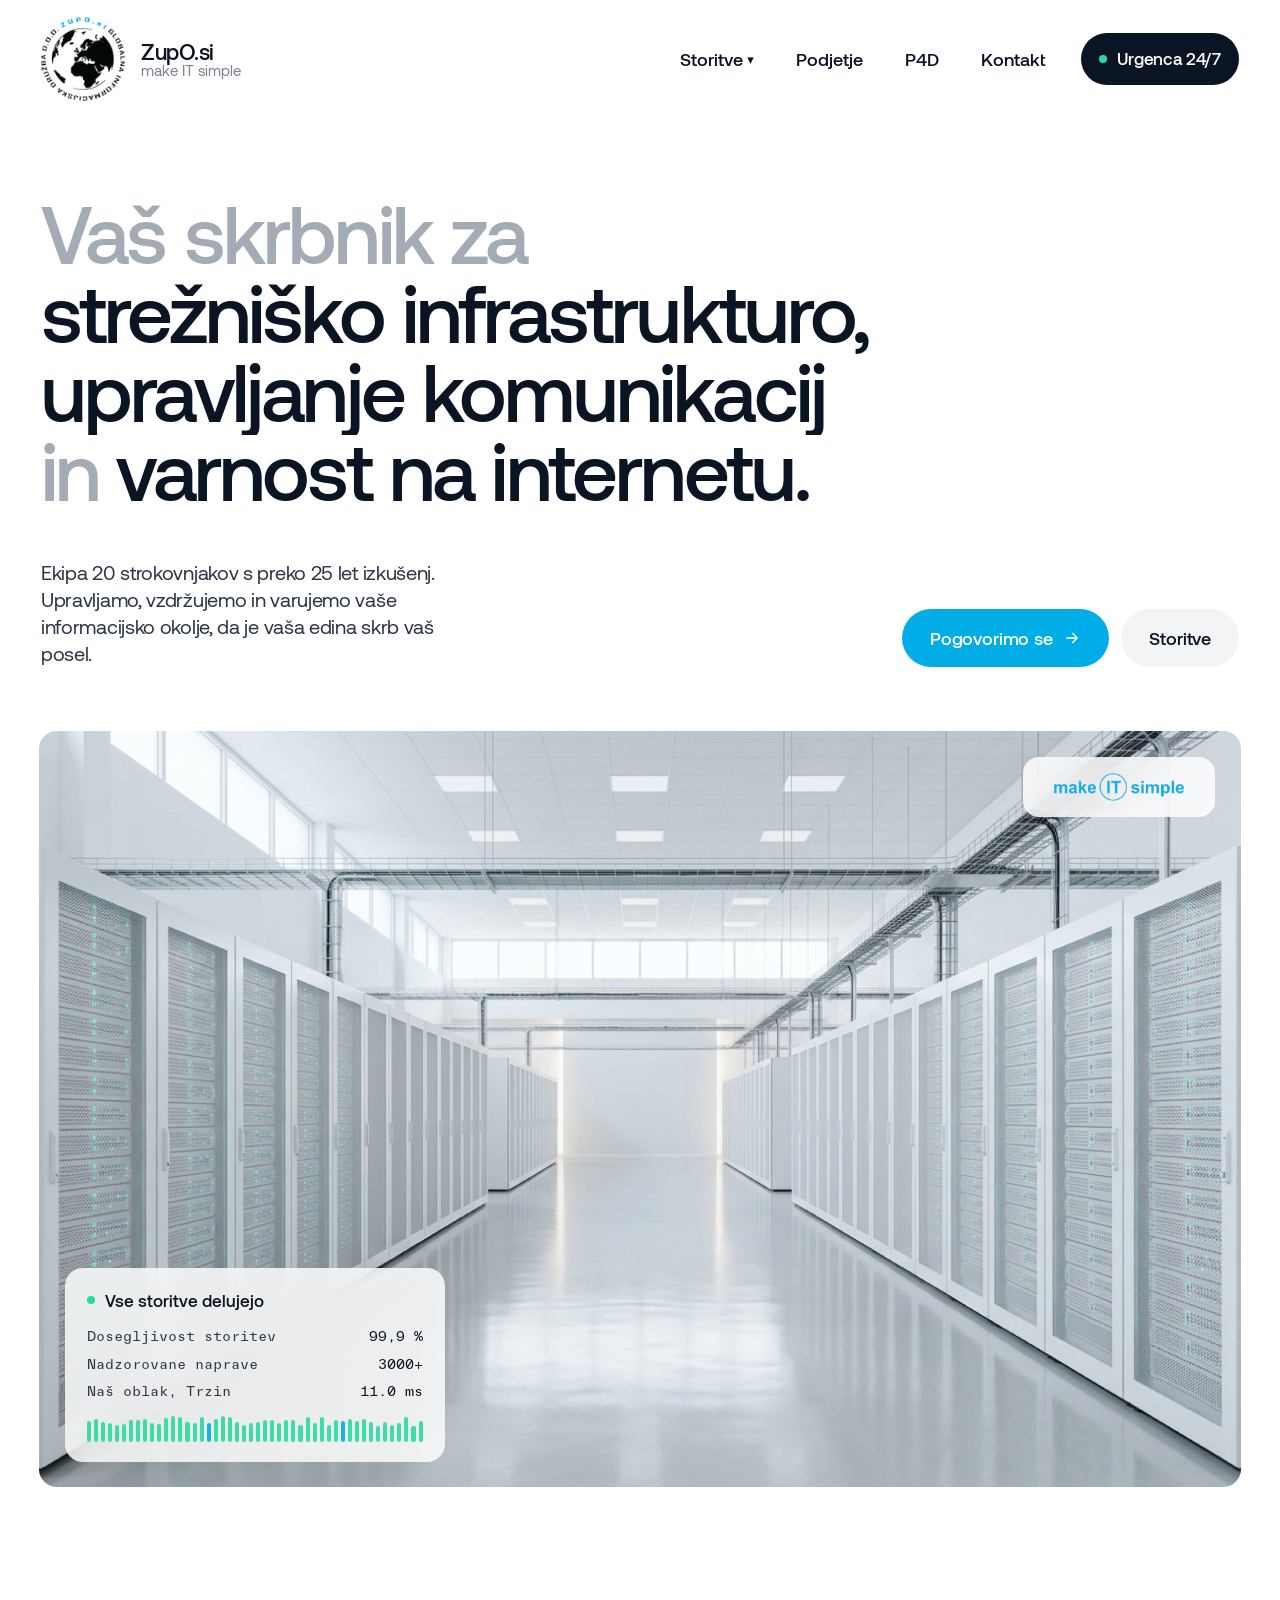
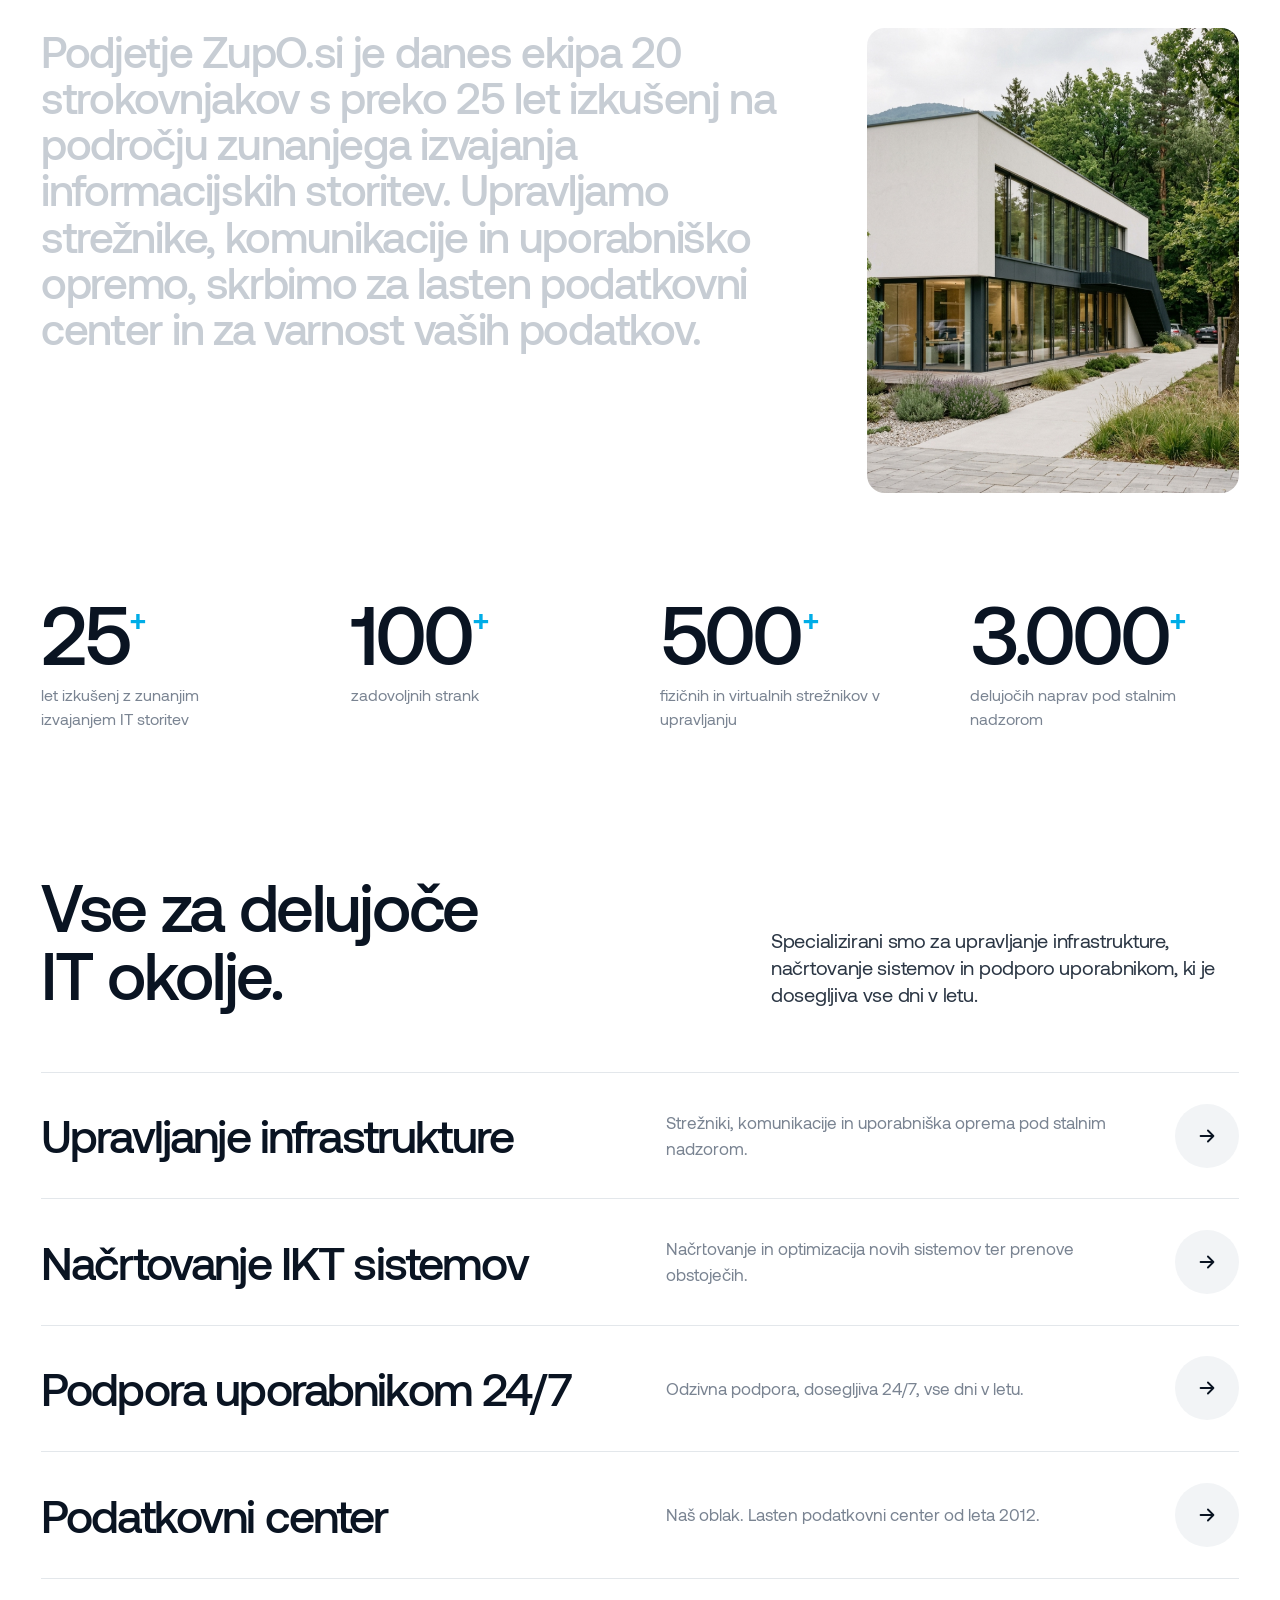
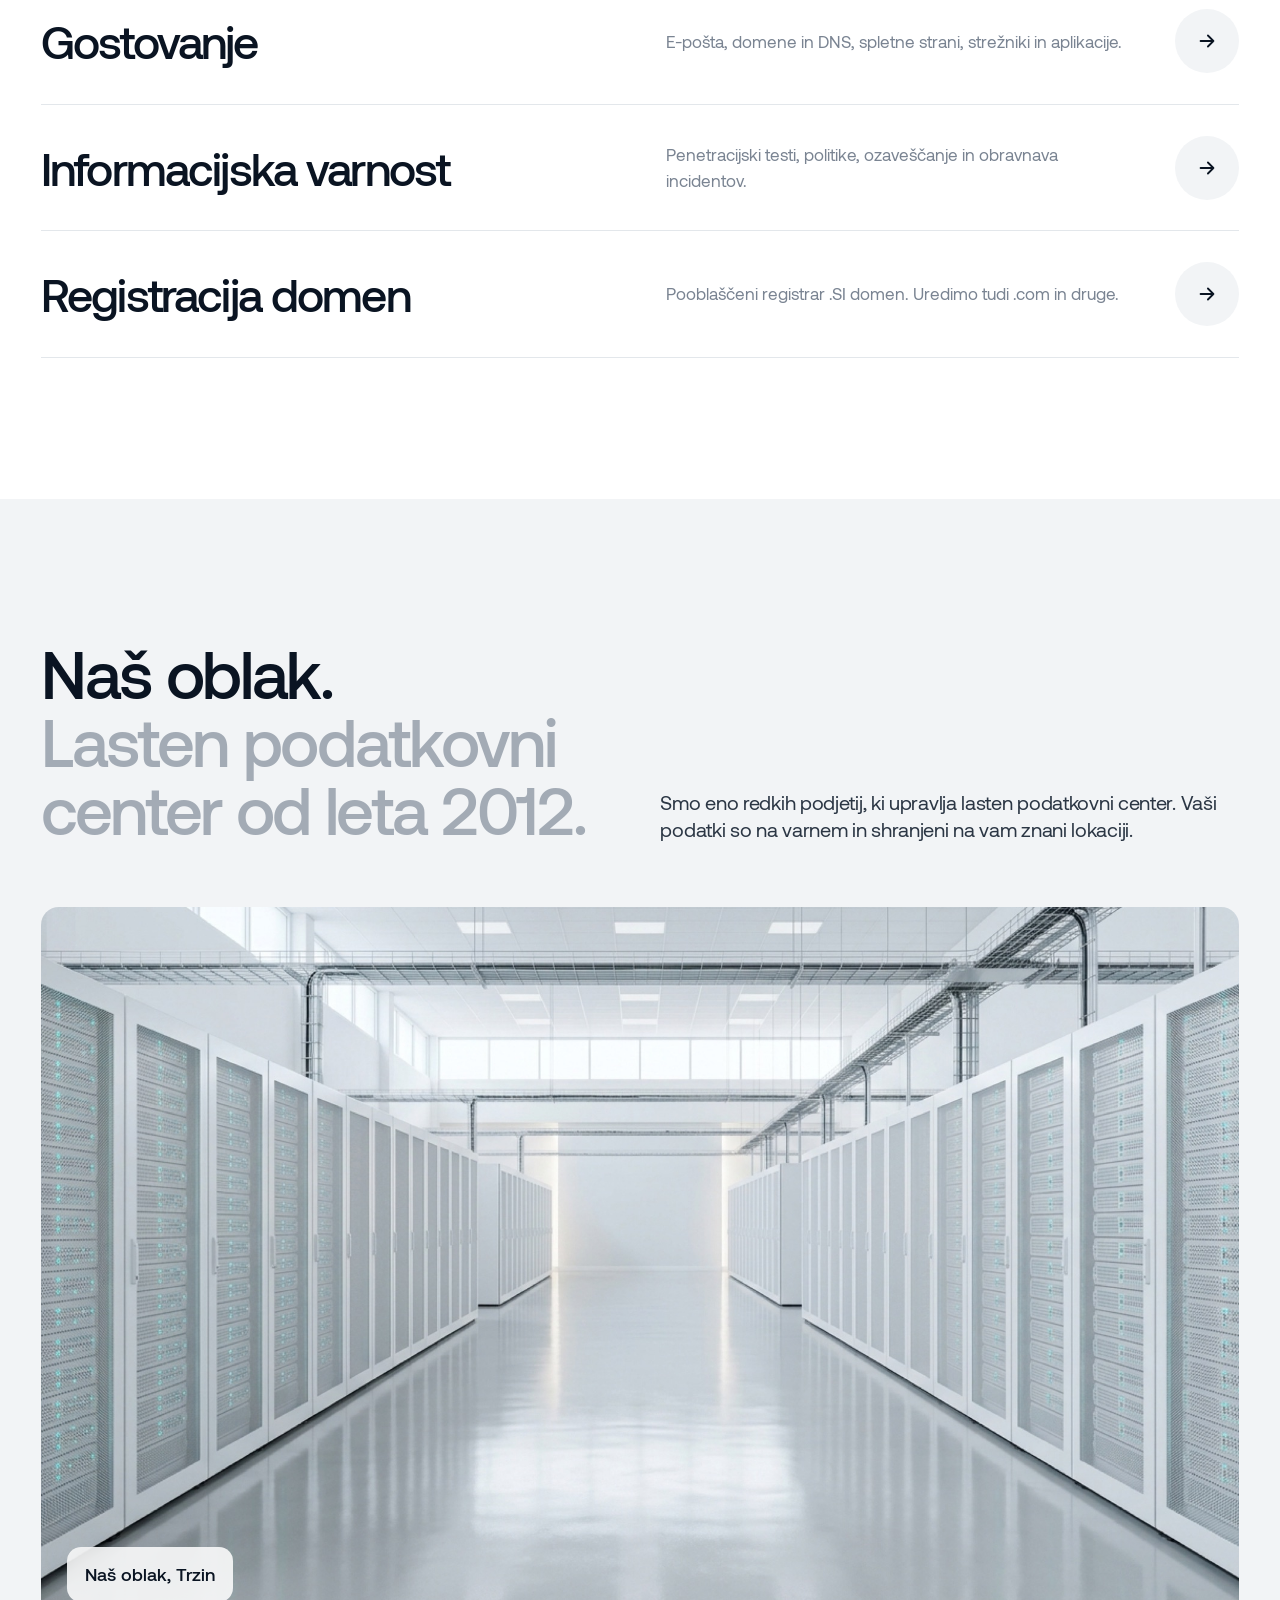
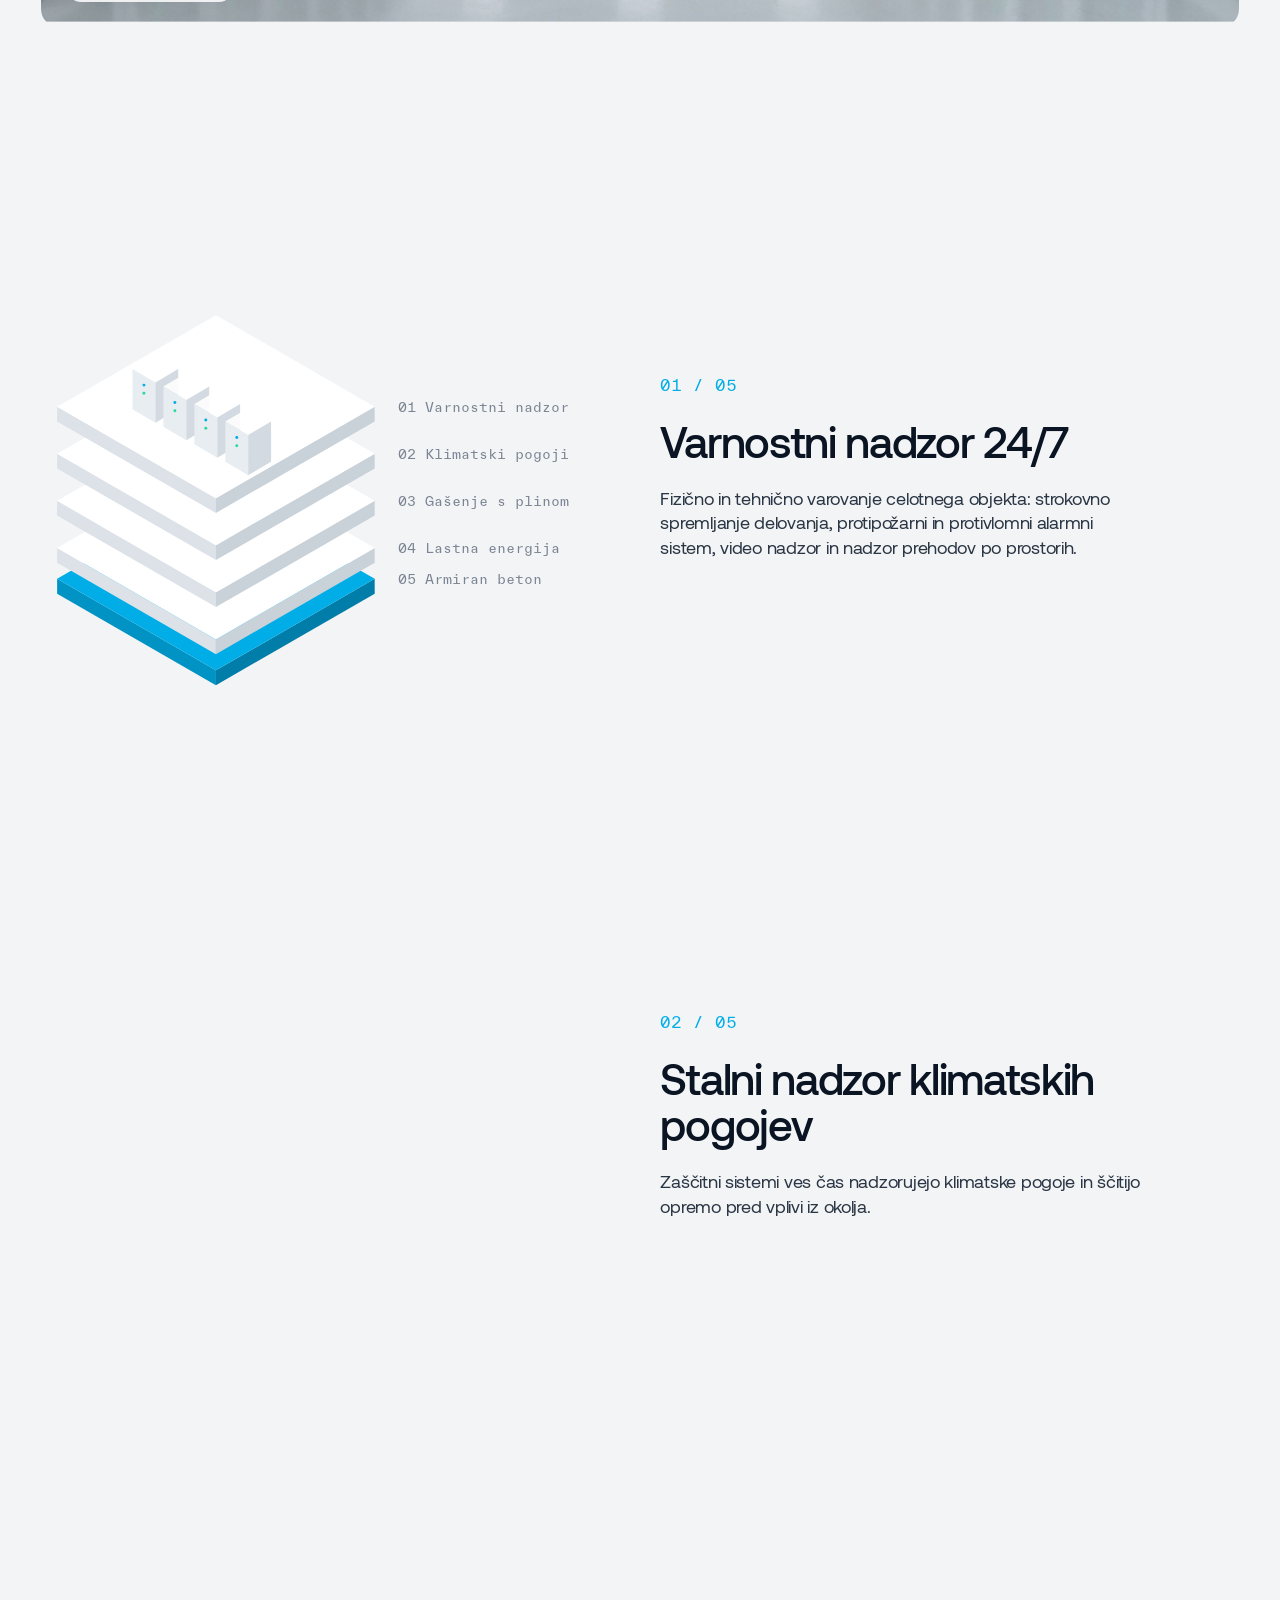
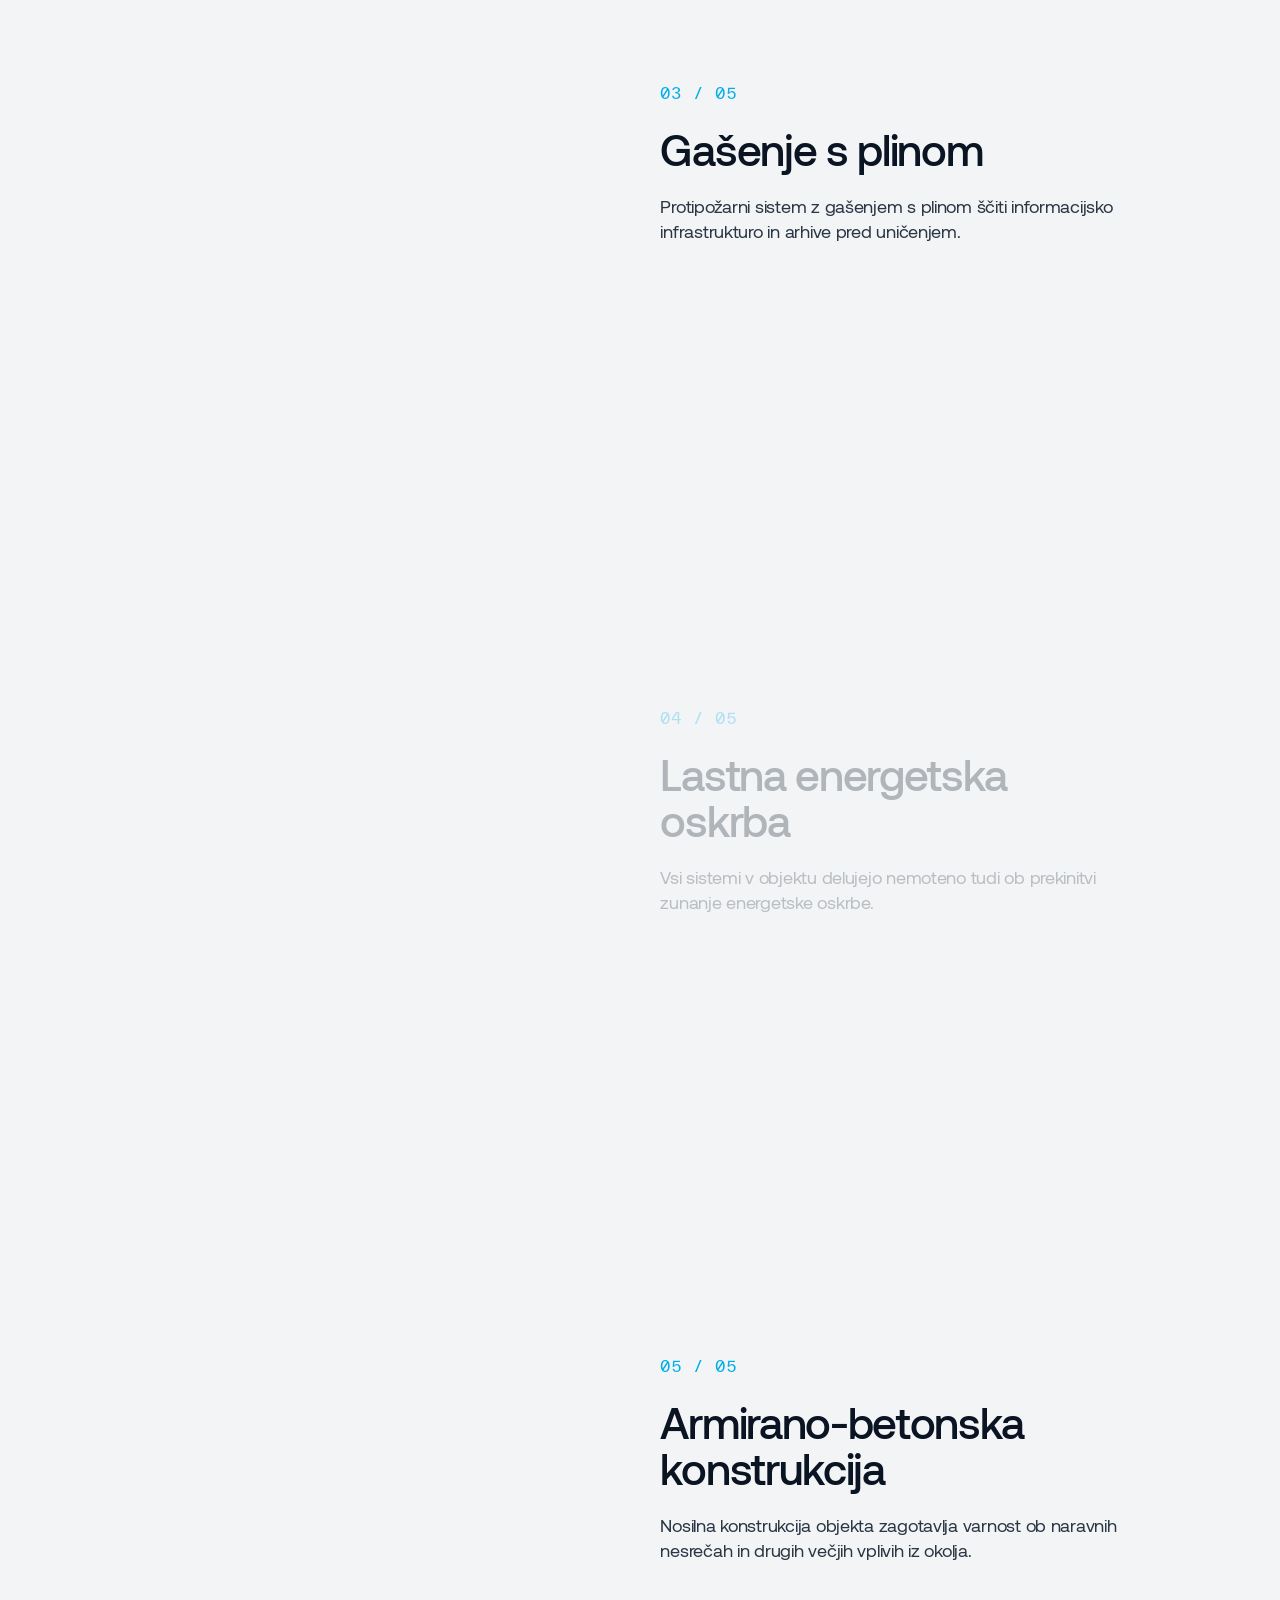
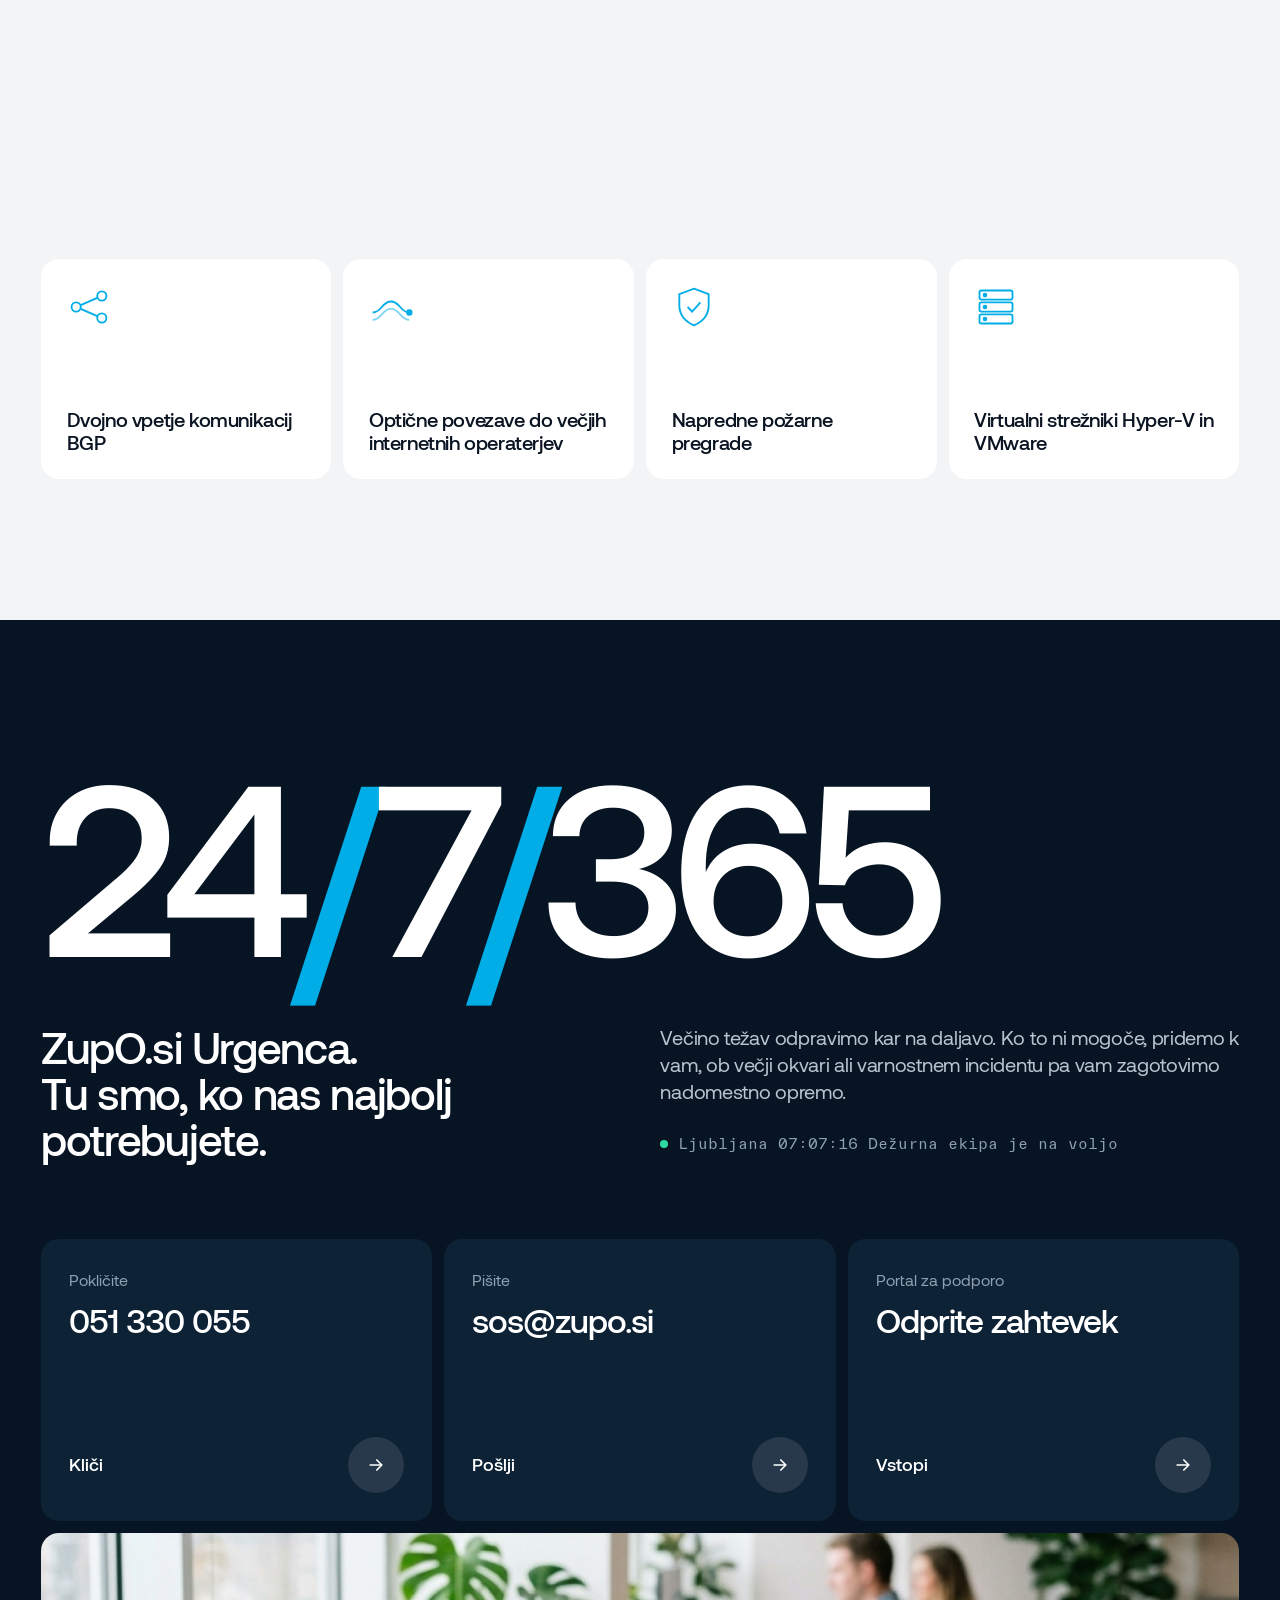
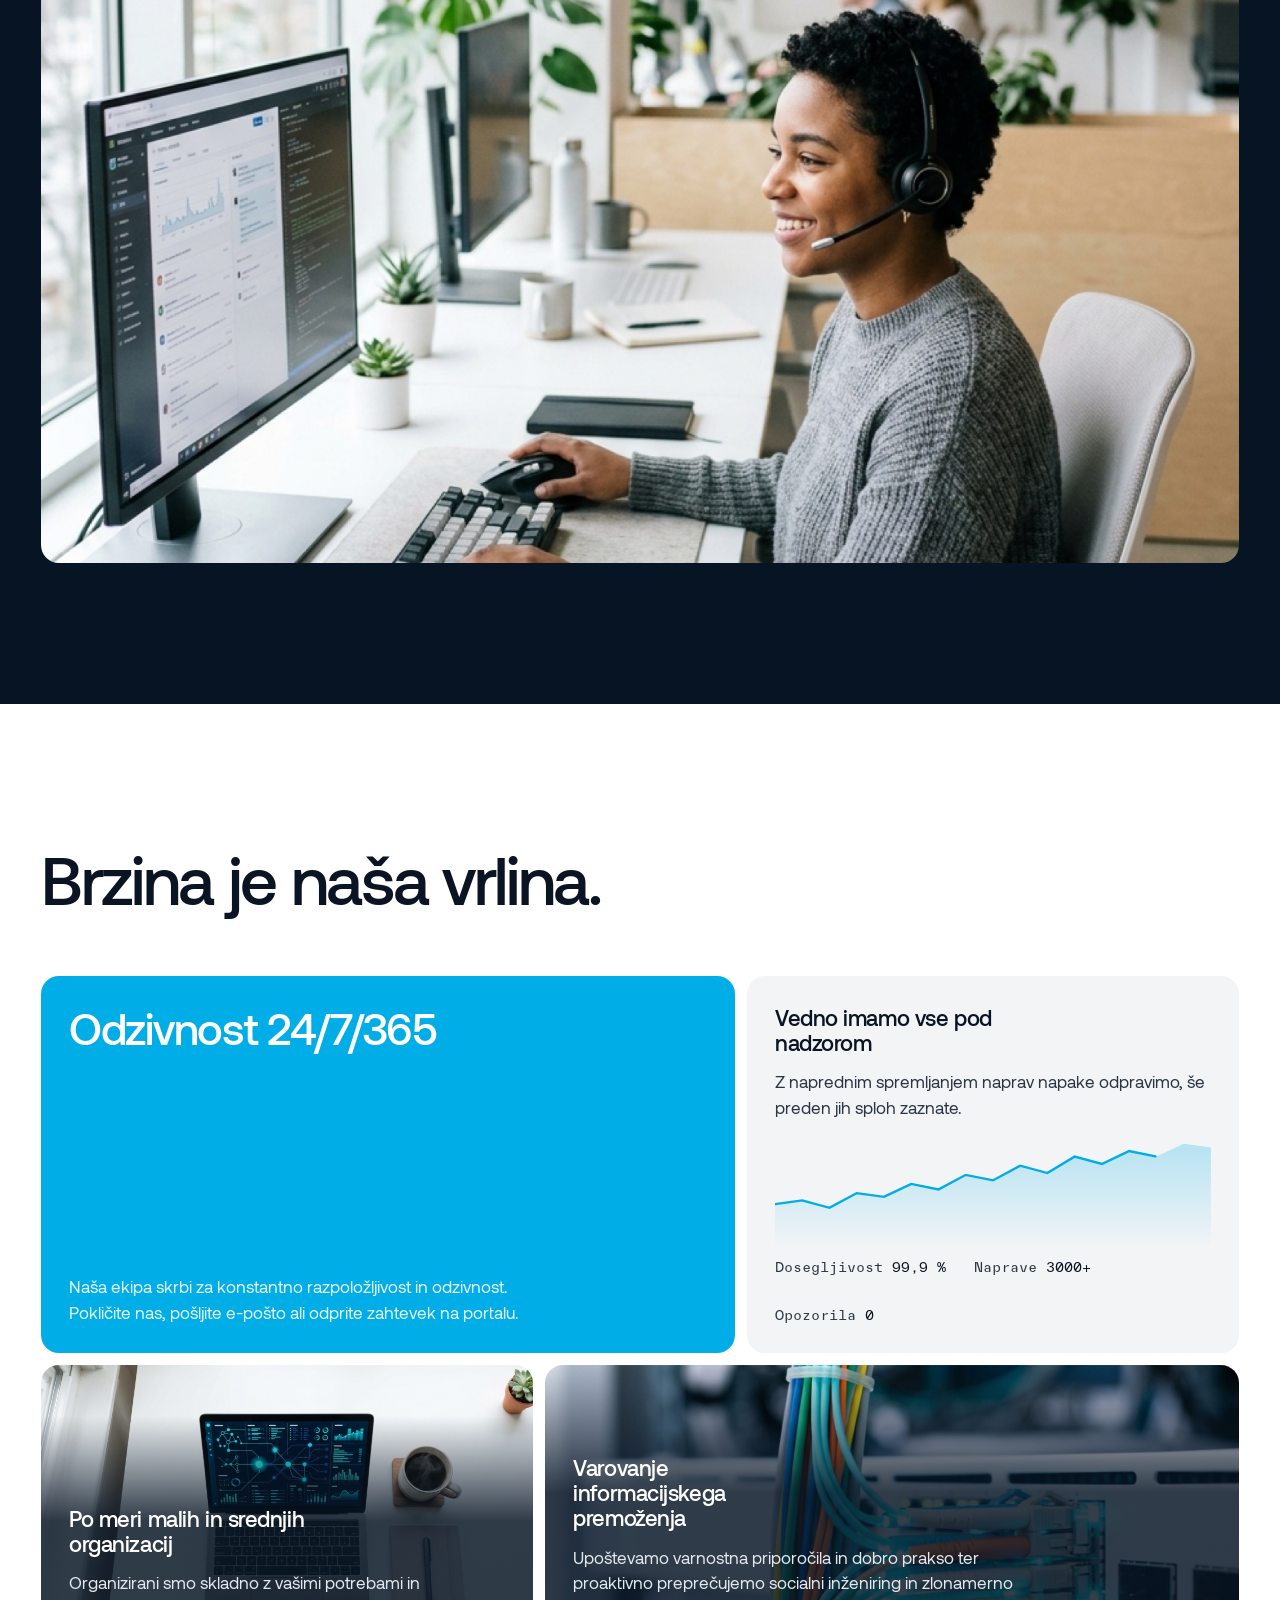
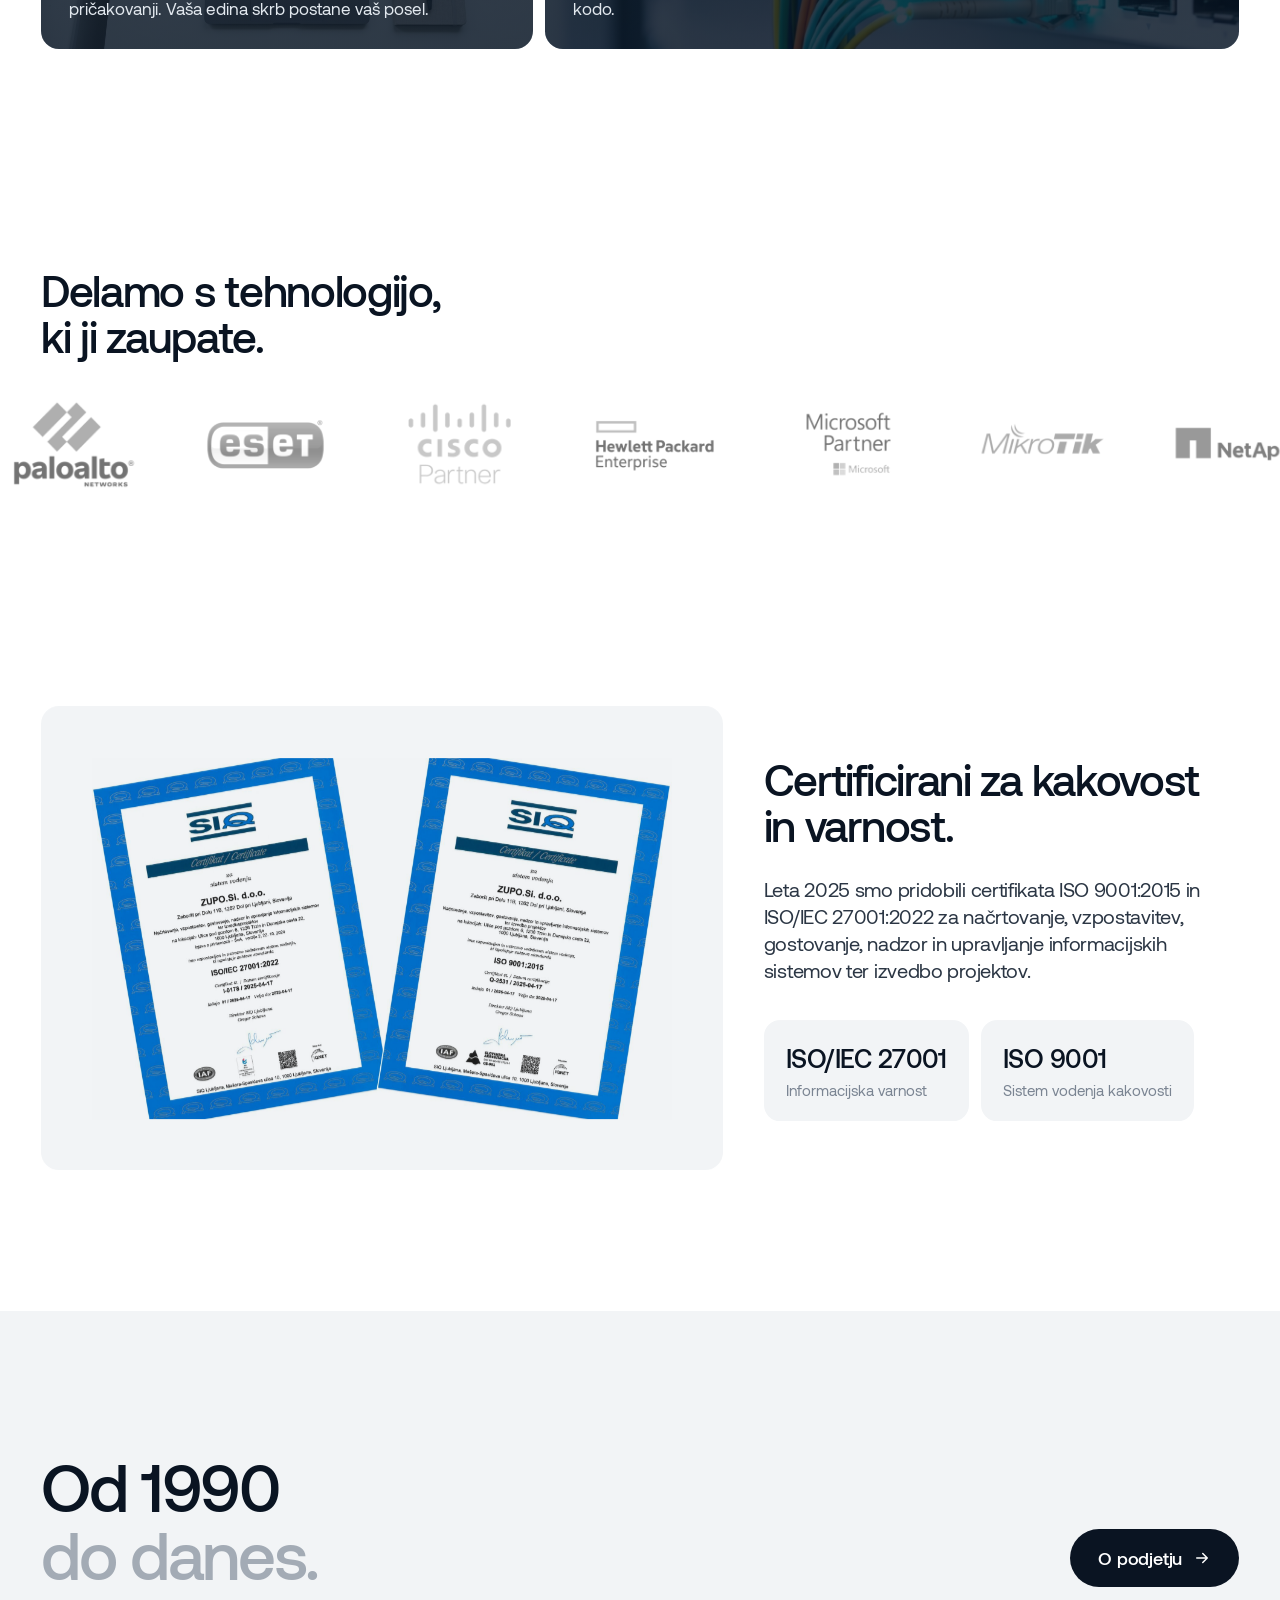
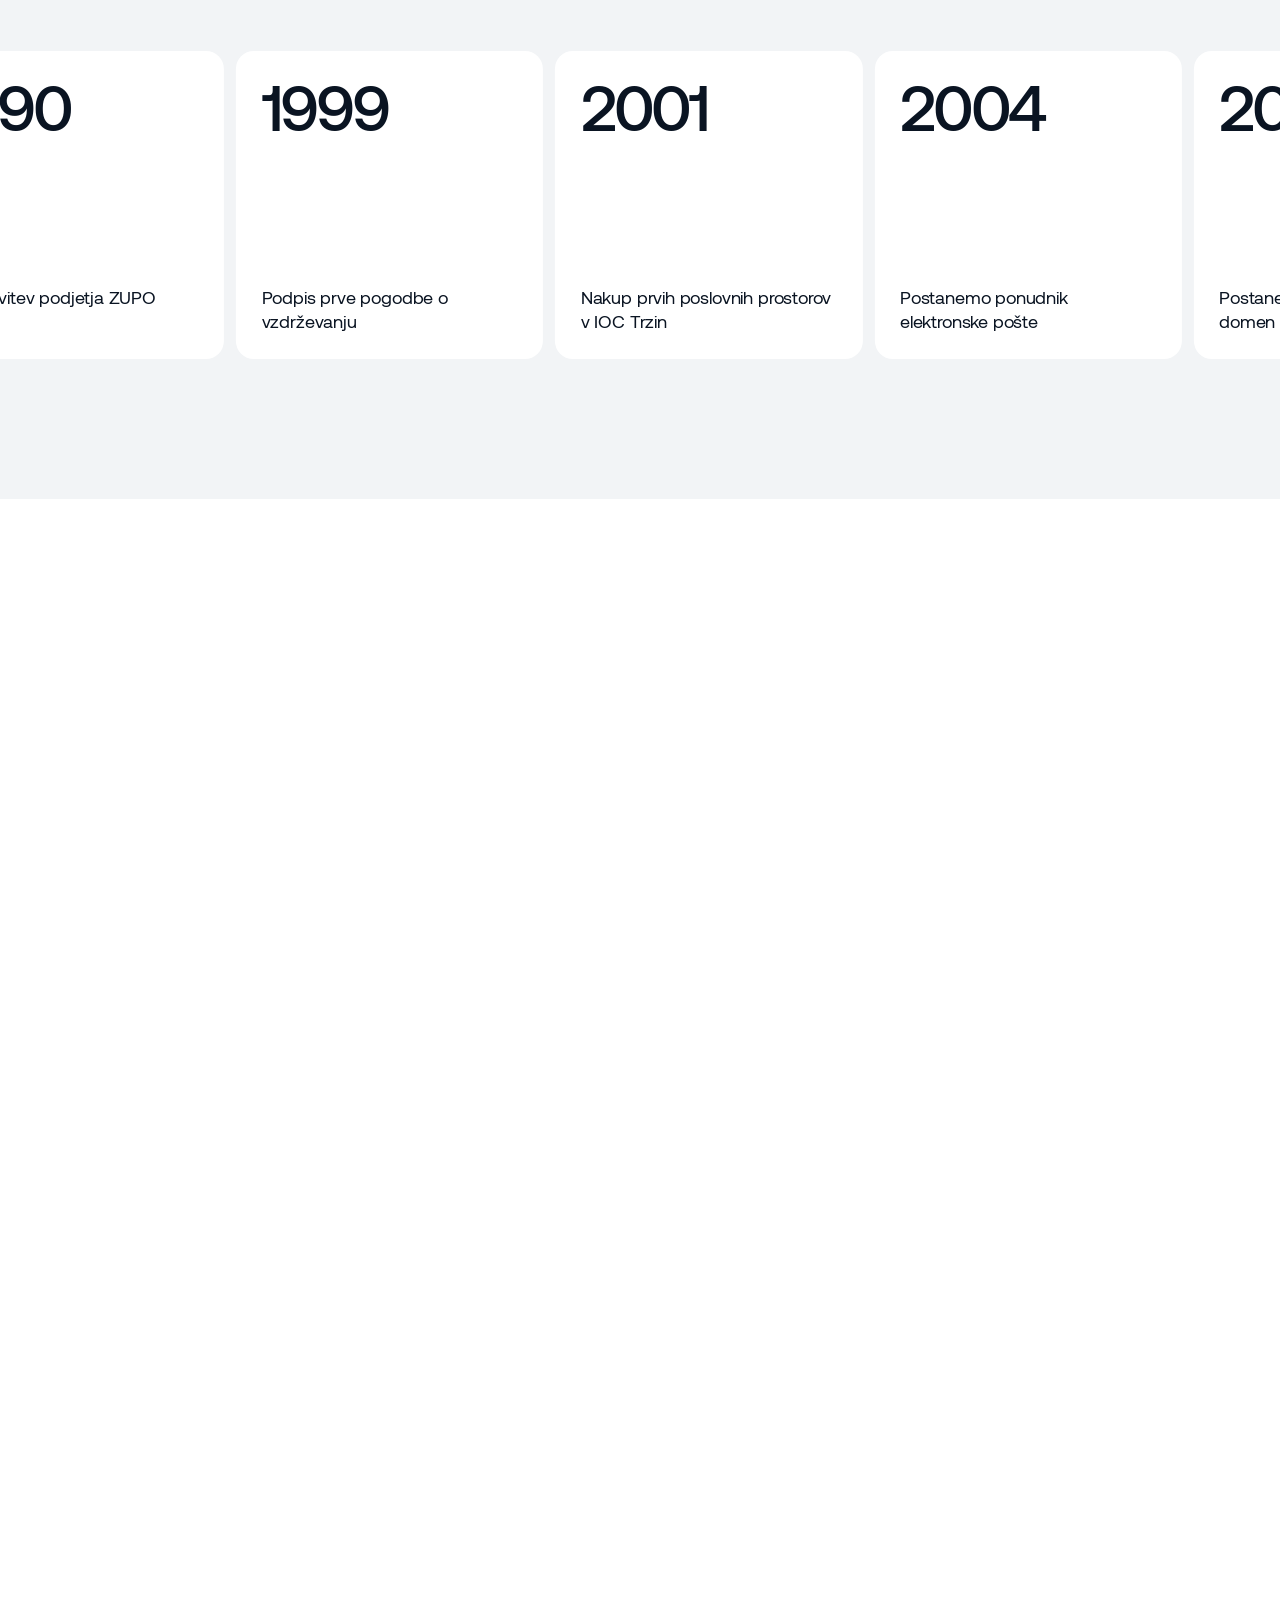
==== site/index.html @ f38a4a1e "ZupO.si redesign: 12-page static site and generator Co-Authored-By: Claude Opus 5.5 <noreply@anthrop" ====
<!doctype html><html lang="sl"><head><meta charset="utf-8"><meta name="viewport" content="width=device-width,initial-scale=1">
<title>ZupO.si · Vaš skrbnik za IT infrastrukturo</title><meta name="description" content="Upravljanje infrastrukture, lasten podatkovni center Naš oblak, podpora 24/7 in informacijska varnost. ZupO.si, Trzin."><meta name="robots" content="noindex">
<link rel="icon" href="assets/img/apple-touch-icon.png"><link rel="apple-touch-icon" href="assets/img/apple-touch-icon.png">
<link rel="preload" href="assets/fonts/Aeonik-Medium.ttf" as="font" type="font/ttf" crossorigin>
<link rel="stylesheet" href="assets/style.css?v=1795095689991"></head><body>
<header class="nav">
  <a class="logo" href="index.html" aria-label="ZupO.si domov"><img src="assets/img/Logo100px.png" alt="ZupO.si logotip" width="100" height="100"><span>ZupO.si<em>make IT simple</em></span></a>
  <nav class="menu" aria-label="Glavni meni">
    <button data-mega aria-expanded="false">Storitve<span>▾</span></button>
    <a href="podjetje.html">Podjetje</a>
    <a href="p4d.html">P4D</a>
    <a href="kontakt.html">Kontakt</a>
    <a class="btn btn-ink" href="podpora.html"><i class="dot"></i>Urgenca 24/7</a>
  </nav>
  <button class="burger" aria-label="Meni" aria-expanded="false"><i></i><i></i></button>
</header>
<div class="mega" aria-label="Storitve">
  <div class="mega-list"><a href="upravljanje-infrastrukture.html" data-cap="Preko 500 fizičnih in virtualnih strežnikov v upravljanju."><b>Upravljanje infrastrukture</b><small>Strežniki, komunikacije in uporabniška oprema pod stalnim nadzorom.</small></a><a href="nacrtovanje-ikt-sistemov.html" data-cap="Od ocene stanja do vzpostavitve, vzdrževanja in podpore."><b>Načrtovanje IKT sistemov</b><small>Načrtovanje in optimizacija novih sistemov ter prenove obstoječih.</small></a><a href="podpora.html" data-cap="ZupO.si Urgenca. Odziv že v nekaj trenutkih."><b>Podpora uporabnikom 24/7</b><small>Odzivna podpora, dosegljiva 24/7, vse dni v letu.</small></a><a href="podatkovni-center.html" data-cap="Naš oblak. Vaši podatki na vam znani lokaciji."><b>Podatkovni center</b><small>Naš oblak. Lasten podatkovni center od leta 2012.</small></a><a href="gostovanje.html" data-cap="Vse gostuje v našem lastnem podatkovnem centru."><b>Gostovanje</b><small>E-pošta, domene in DNS, spletne strani, strežniki in aplikacije.</small></a><a href="informacijska-varnost.html" data-cap="Varovanje informacijskih sistemov je stalen proces."><b>Informacijska varnost</b><small>Penetracijski testi, politike, ozaveščanje in obravnava incidentov.</small></a><a href="registracija-domen.html" data-cap="Pooblaščeni registrar .SI domen od leta 2005."><b>Registracija domen</b><small>Pooblaščeni registrar .SI domen. Uredimo tudi .com in druge.</small></a></div>
  <div class="mega-pic"><img src="assets/img/firewall.jpg" alt="" class="on" loading="lazy"><img src="assets/img/desk.jpg" alt="" class="" loading="lazy"><img src="assets/img/support.jpg" alt="" class="" loading="lazy"><img src="assets/img/hall.jpg" alt="" class="" loading="lazy"><img src="assets/img/server.jpg" alt="" class="" loading="lazy"><img src="assets/img/engineer.jpg" alt="" class="" loading="lazy"><img src="assets/img/fiber.jpg" alt="" class="" loading="lazy"><p>Preko 500 fizičnih in virtualnih strežnikov v upravljanju.</p></div>
</div>
<div class="scrim"></div>
<div class="mmenu">
  <h6>Storitve</h6><a class="sub" href="upravljanje-infrastrukture.html">Upravljanje infrastrukture</a><a class="sub" href="nacrtovanje-ikt-sistemov.html">Načrtovanje IKT sistemov</a><a class="sub" href="podpora.html">Podpora uporabnikom 24/7</a><a class="sub" href="podatkovni-center.html">Podatkovni center</a><a class="sub" href="gostovanje.html">Gostovanje</a><a class="sub" href="informacijska-varnost.html">Informacijska varnost</a><a class="sub" href="registracija-domen.html">Registracija domen</a>
  <h6>ZupO.si</h6><a href="podjetje.html">Podjetje</a><a href="p4d.html">Digitalizacija P4D</a><a href="kontakt.html">Kontakt</a>
  <a class="btn btn-ink" href="tel:+38651330055"><i class="dot"></i>Urgenca 051 330 055</a>
</div>
<main>
<section class="hero wrap">
  <h1 class="d1" style="font-size:clamp(40px,6.3vw,152px)"><span class="ln"><span class="gray">Vaš skrbnik za</span></span><span class="ln"><span>strežniško infrastrukturo,</span></span><span class="ln"><span>upravljanje komunikacij</span></span><span class="ln"><span><span class="gray">in</span> varnost na internetu.</span></span></h1>
  <div class="hero-row">
    <p class="lead">Ekipa 20 strokovnjakov s preko 25 let izkušenj. Upravljamo, vzdržujemo in varujemo vaše informacijsko okolje, da je vaša edina skrb vaš posel.</p>
    <div class="ctas"><a class="btn btn-cy" href="kontakt.html">Pogovorimo se <svg viewBox="0 0 24 24" fill="none" stroke="currentColor" stroke-width="2" stroke-linecap="round" stroke-linejoin="round"><path d="M5 12h14M13 6l6 6-6 6"/></svg></a><a class="btn btn-line" href="#storitve">Storitve</a></div>
  </div>
</section>
<div class="hero-media">
  <div class="hero-frame">
    <video autoplay muted loop playsinline preload="auto" poster="assets/img/hall.jpg"><source src="assets/video/hero.mp4" type="video/mp4"></video>
    <img class="slogan" src="assets/img/slogan.png" alt="make IT simple">
    <div class="status">
      <div class="status-top"><i class="dot"></i>Vse storitve delujejo</div>
      <div class="status-rows">
        <div><span>Dosegljivost storitev</span><b>99,9 %</b></div>
        <div><span>Nadzorovane naprave</span><b>3000+</b></div>
        <div><span>Naš oblak, Trzin</span><b data-ping>9.8 ms</b></div>
      </div>
      <div class="bars" aria-hidden="true"></div>
    </div>
  </div>
</div>

<section class="sec wrap intro">
  <div class="grid">
    <div class="intro-text"><p class="d3"><span class="w">Podjetje</span> <span class="w">ZupO.si</span> <span class="w">je</span> <span class="w">danes</span> <span class="w">ekipa</span> <span class="w">20</span> <span class="w">strokovnjakov</span> <span class="w">s</span> <span class="w">preko</span> <span class="w">25</span> <span class="w">let</span> <span class="w">izkušenj</span> <span class="w">na</span> <span class="w">področju</span> <span class="w">zunanjega</span> <span class="w">izvajanja</span> <span class="w">informacijskih</span> <span class="w">storitev.</span> <span class="w">Upravljamo</span> <span class="w">strežnike,</span> <span class="w">komunikacije</span> <span class="w">in</span> <span class="w">uporabniško</span> <span class="w">opremo,</span> <span class="w">skrbimo</span> <span class="w">za</span> <span class="w">lasten</span> <span class="w">podatkovni</span> <span class="w">center</span> <span class="w">in</span> <span class="w">za</span> <span class="w">varnost</span> <span class="w">vaših</span> <span class="w">podatkov.</span></p></div>
    <div class="intro-pic rv" data-par><img src="assets/img/building.jpg" alt="Poslovni prostori ZupO.si v Trzinu" loading="lazy"></div>
  </div>
  <div class="stats">
    <div class="stat rvs"><b><span data-count="25">0</span><sup>+</sup></b><span>let izkušenj z zunanjim izvajanjem IT storitev</span></div>
    <div class="stat rvs"><b><span data-count="100">0</span><sup>+</sup></b><span>zadovoljnih strank</span></div>
    <div class="stat rvs"><b><span data-count="500">0</span><sup>+</sup></b><span>fizičnih in virtualnih strežnikov v upravljanju</span></div>
    <div class="stat rvs"><b><span data-count="3000">0</span><sup>+</sup></b><span>delujočih naprav pod stalnim nadzorom</span></div>
  </div>
</section>

<section class="sec wrap" id="storitve" style="padding-top:0">
  <div class="svc-head"><h2 class="d2 rv">Vse za delujoče<br>IT okolje.</h2><p class="lead rv">Specializirani smo za upravljanje infrastrukture, načrtovanje sistemov in podporo uporabnikom, ki je dosegljiva vse dni v letu.</p></div>
  <div class="svc-list"><a class="svc rvs" href="upravljanje-infrastrukture.html"><h3>Upravljanje infrastrukture</h3><p>Strežniki, komunikacije in uporabniška oprema pod stalnim nadzorom.</p><span class="arr"><svg viewBox="0 0 24 24" fill="none" stroke="currentColor" stroke-width="2" stroke-linecap="round" stroke-linejoin="round"><path d="M5 12h14M13 6l6 6-6 6"/></svg></span></a><a class="svc rvs" href="nacrtovanje-ikt-sistemov.html"><h3>Načrtovanje IKT sistemov</h3><p>Načrtovanje in optimizacija novih sistemov ter prenove obstoječih.</p><span class="arr"><svg viewBox="0 0 24 24" fill="none" stroke="currentColor" stroke-width="2" stroke-linecap="round" stroke-linejoin="round"><path d="M5 12h14M13 6l6 6-6 6"/></svg></span></a><a class="svc rvs" href="podpora.html"><h3>Podpora uporabnikom 24/7</h3><p>Odzivna podpora, dosegljiva 24/7, vse dni v letu.</p><span class="arr"><svg viewBox="0 0 24 24" fill="none" stroke="currentColor" stroke-width="2" stroke-linecap="round" stroke-linejoin="round"><path d="M5 12h14M13 6l6 6-6 6"/></svg></span></a><a class="svc rvs" href="podatkovni-center.html"><h3>Podatkovni center</h3><p>Naš oblak. Lasten podatkovni center od leta 2012.</p><span class="arr"><svg viewBox="0 0 24 24" fill="none" stroke="currentColor" stroke-width="2" stroke-linecap="round" stroke-linejoin="round"><path d="M5 12h14M13 6l6 6-6 6"/></svg></span></a><a class="svc rvs" href="gostovanje.html"><h3>Gostovanje</h3><p>E-pošta, domene in DNS, spletne strani, strežniki in aplikacije.</p><span class="arr"><svg viewBox="0 0 24 24" fill="none" stroke="currentColor" stroke-width="2" stroke-linecap="round" stroke-linejoin="round"><path d="M5 12h14M13 6l6 6-6 6"/></svg></span></a><a class="svc rvs" href="informacijska-varnost.html"><h3>Informacijska varnost</h3><p>Penetracijski testi, politike, ozaveščanje in obravnava incidentov.</p><span class="arr"><svg viewBox="0 0 24 24" fill="none" stroke="currentColor" stroke-width="2" stroke-linecap="round" stroke-linejoin="round"><path d="M5 12h14M13 6l6 6-6 6"/></svg></span></a><a class="svc rvs" href="registracija-domen.html"><h3>Registracija domen</h3><p>Pooblaščeni registrar .SI domen. Uredimo tudi .com in druge.</p><span class="arr"><svg viewBox="0 0 24 24" fill="none" stroke="currentColor" stroke-width="2" stroke-linecap="round" stroke-linejoin="round"><path d="M5 12h14M13 6l6 6-6 6"/></svg></span></a></div>
  <div class="cursor-pic" aria-hidden="true"><img src="assets/img/firewall.jpg" alt=""><img src="assets/img/desk.jpg" alt=""><img src="assets/img/support.jpg" alt=""><img src="assets/img/hall.jpg" alt=""><img src="assets/img/server.jpg" alt=""><img src="assets/img/engineer.jpg" alt=""><img src="assets/img/fiber.jpg" alt=""></div>
</section>

<section class="sec wrap dc">
  <div class="dc-top"><h2 class="d2 rv">Naš oblak.<br><span class="gray">Lasten podatkovni center od leta 2012.</span></h2><p class="lead rv">Smo eno redkih podjetij, ki upravlja lasten podatkovni center. Vaši podatki so na varnem in shranjeni na vam znani lokaciji.</p></div>
  <div class="dc-hall rv" data-par><img src="assets/img/hall.jpg" alt="Podatkovni center Naš oblak" loading="lazy"><span class="tag">Naš oblak, Trzin</span></div>
  <div class="layers">
    <div class="layers-vis"><svg viewBox="60 -20 860 620" role="img" aria-label="Pet plasti zaščite podatkovnega centra"><g class="pl" data-i="4"><polygon class="l" points="84,430 320,566 320,588 84,452"/><polygon class="r" points="320,566 556,430 556,452 320,588"/><polygon class="top" points="320,294 556,430 320,566 84,430"/><text x="590" y="438" font-family="Everett Mono, monospace" font-size="19" fill="#7A8492">05 Armiran beton</text></g><g class="pl" data-i="3"><polygon class="l" points="84,360 320,496 320,518 84,382"/><polygon class="r" points="320,496 556,360 556,382 320,518"/><polygon class="top" points="320,224 556,360 320,496 84,360"/><text x="590" y="368" font-family="Everett Mono, monospace" font-size="19" fill="#7A8492">04 Lastna energija</text></g><g class="pl" data-i="2"><polygon class="l" points="84,290 320,426 320,448 84,312"/><polygon class="r" points="320,426 556,290 556,312 320,448"/><polygon class="top" points="320,154 556,290 320,426 84,290"/><text x="590" y="298" font-family="Everett Mono, monospace" font-size="19" fill="#7A8492">03 Gašenje s plinom</text></g><g class="pl" data-i="1"><polygon class="l" points="84,220 320,356 320,378 84,242"/><polygon class="r" points="320,356 556,220 556,242 320,378"/><polygon class="top" points="320,84 556,220 320,356 84,220"/><text x="590" y="228" font-family="Everett Mono, monospace" font-size="19" fill="#7A8492">02 Klimatski pogoji</text></g><g class="pl" data-i="0"><polygon class="l" points="84,150 320,286 320,308 84,172"/><polygon class="r" points="320,286 556,150 556,172 320,308"/><polygon class="top" points="320,14 556,150 320,286 84,150"/><g class="ic"><polygon points="230,74 264,94 230,114 196,94" fill="#fff" opacity=".9"/><polygon points="196,94 230,114 230,174 196,154" fill="#E8EDF2"/><polygon points="230,114 264,94 264,154 230,174" fill="#D3DAE1"/><circle cx="213" cy="118" r="2.2" fill="#00ADE7"/><circle cx="213" cy="130" r="2.2" fill="#2BD9A0"/></g><g class="ic"><polygon points="276,100 310,120 276,140 242,120" fill="#fff" opacity=".9"/><polygon points="242,120 276,140 276,200 242,180" fill="#E8EDF2"/><polygon points="276,140 310,120 310,180 276,200" fill="#D3DAE1"/><circle cx="259" cy="144" r="2.2" fill="#00ADE7"/><circle cx="259" cy="156" r="2.2" fill="#2BD9A0"/></g><g class="ic"><polygon points="322,126 356,146 322,166 288,146" fill="#fff" opacity=".9"/><polygon points="288,146 322,166 322,226 288,206" fill="#E8EDF2"/><polygon points="322,166 356,146 356,206 322,226" fill="#D3DAE1"/><circle cx="305" cy="170" r="2.2" fill="#00ADE7"/><circle cx="305" cy="182" r="2.2" fill="#2BD9A0"/></g><g class="ic"><polygon points="368,152 402,172 368,192 334,172" fill="#fff" opacity=".9"/><polygon points="334,172 368,192 368,252 334,232" fill="#E8EDF2"/><polygon points="368,192 402,172 402,232 368,252" fill="#D3DAE1"/><circle cx="351" cy="196" r="2.2" fill="#00ADE7"/><circle cx="351" cy="208" r="2.2" fill="#2BD9A0"/></g><text x="590" y="158" font-family="Everett Mono, monospace" font-size="19" fill="#7A8492">01 Varnostni nadzor</text></g></svg></div>
    <div>
      <div class="layer"><span class="n">01 / 05</span><h3 class="d3">Varnostni nadzor 24/7</h3><p class="lead" style="font-size:clamp(18px,1.3vw,24px)">Fizično in tehnično varovanje celotnega objekta: strokovno spremljanje delovanja, protipožarni in protivlomni alarmni sistem, video nadzor in nadzor prehodov po prostorih.</p></div><div class="layer"><span class="n">02 / 05</span><h3 class="d3">Stalni nadzor klimatskih pogojev</h3><p class="lead" style="font-size:clamp(18px,1.3vw,24px)">Zaščitni sistemi ves čas nadzorujejo klimatske pogoje in ščitijo opremo pred vplivi iz okolja.</p></div><div class="layer"><span class="n">03 / 05</span><h3 class="d3">Gašenje s plinom</h3><p class="lead" style="font-size:clamp(18px,1.3vw,24px)">Protipožarni sistem z gašenjem s plinom ščiti informacijsko infrastrukturo in arhive pred uničenjem.</p></div><div class="layer"><span class="n">04 / 05</span><h3 class="d3">Lastna energetska oskrba</h3><p class="lead" style="font-size:clamp(18px,1.3vw,24px)">Vsi sistemi v objektu delujejo nemoteno tudi ob prekinitvi zunanje energetske oskrbe.</p></div><div class="layer"><span class="n">05 / 05</span><h3 class="d3">Armirano-betonska konstrukcija</h3><p class="lead" style="font-size:clamp(18px,1.3vw,24px)">Nosilna konstrukcija objekta zagotavlja varnost ob naravnih nesrečah in drugih večjih vplivih iz okolja.</p></div>
    </div>
  </div>
  <div class="specs">
    <div class="spec rvs"><svg viewBox="0 0 48 48" fill="none" stroke="currentColor" stroke-width="2"><circle cx="10" cy="24" r="5"/><circle cx="38" cy="12" r="5"/><circle cx="38" cy="36" r="5"/><path d="M15 22l18-8M15 26l18 8"/></svg><b>Dvojno vpetje komunikacij BGP</b></div>
    <div class="spec rvs"><svg viewBox="0 0 48 48" fill="none" stroke="currentColor" stroke-width="2"><path d="M4 30c10 0 10-12 20-12s10 12 20 12"/><path d="M4 38c10 0 10-12 20-12s10 12 20 12" opacity=".5"/><circle cx="44" cy="30" r="2.5" fill="currentColor"/></svg><b>Optične povezave do večjih internetnih operaterjev</b></div>
    <div class="spec rvs"><svg viewBox="0 0 48 48" fill="none" stroke="currentColor" stroke-width="2"><path d="M24 4l16 6v12c0 11-7 18-16 22C15 40 8 33 8 22V10z"/><path d="M17 24l5 5 9-10"/></svg><b>Napredne požarne pregrade</b></div>
    <div class="spec rvs"><svg viewBox="0 0 48 48" fill="none" stroke="currentColor" stroke-width="2"><rect x="6" y="6" width="36" height="10" rx="2"/><rect x="6" y="19" width="36" height="10" rx="2"/><rect x="6" y="32" width="36" height="10" rx="2"/><circle cx="12" cy="11" r="1.5" fill="currentColor"/><circle cx="12" cy="24" r="1.5" fill="currentColor"/><circle cx="12" cy="37" r="1.5" fill="currentColor"/></svg><b>Virtualni strežniki Hyper-V in VMware</b></div>
  </div>
</section>

<section class="sec urg">
  <div class="huge" aria-label="24/7/365">24<span>/</span>7<span>/</span>365</div>
  <div class="wrap">
    <div class="urg-row">
      <h2 class="d3 rv">ZupO.si Urgenca.<br>Tu smo, ko nas najbolj potrebujete.</h2>
      <div class="rv"><p class="lead">Večino težav odpravimo kar na daljavo. Ko to ni mogoče, pridemo k vam, ob večji okvari ali varnostnem incidentu pa vam zagotovimo nadomestno opremo.</p>
      <p class="clock"><i class="dot"></i><span>Ljubljana <span data-clock>--:--:--</span></span><span>Dežurna ekipa je na voljo</span></p></div>
    </div>
    <div class="chans">
      <a class="chan rvs" href="tel:+38651330055"><div><small>Pokličite</small><b>051 330 055</b></div><span class="go">Kliči<i><svg viewBox="0 0 24 24" fill="none" stroke="currentColor" stroke-width="2" stroke-linecap="round" stroke-linejoin="round"><path d="M5 12h14M13 6l6 6-6 6"/></svg></i></span></a>
      <a class="chan rvs" href="mailto:sos@zupo.si"><div><small>Pišite</small><b>sos@zupo.si</b></div><span class="go">Pošlji<i><svg viewBox="0 0 24 24" fill="none" stroke="currentColor" stroke-width="2" stroke-linecap="round" stroke-linejoin="round"><path d="M5 12h14M13 6l6 6-6 6"/></svg></i></span></a>
      <a class="chan rvs" href="https://podpora.zupo.si/" target="_blank" rel="noopener"><div><small>Portal za podporo</small><b>Odprite zahtevek</b></div><span class="go">Vstopi<i><svg viewBox="0 0 24 24" fill="none" stroke="currentColor" stroke-width="2" stroke-linecap="round" stroke-linejoin="round"><path d="M5 12h14M13 6l6 6-6 6"/></svg></i></span></a>
    </div>
    <div class="urg-pic rv" data-par><img src="assets/img/support.jpg" alt="Podpora uporabnikom ZupO.si" loading="lazy"></div>
  </div>
</section>

<section class="sec wrap">
  <h2 class="d2 rv">Brzina je naša vrlina.</h2>
  <div class="bento">
    <div class="b b1 cy rvs"><h3 class="d3">Odzivnost 24/7/365</h3><p>Naša ekipa skrbi za konstantno razpoložljivost in odzivnost. Pokličite nas, pošljite e-pošto ali odprite zahtevek na portalu.</p></div>
    <div class="b b2 rvs"><div><h3 class="h4">Vedno imamo vse pod nadzorom</h3><p>Z naprednim spremljanjem naprav napake odpravimo, še preden jih sploh zaznate.</p></div>
      <div><svg class="spark" viewBox="0 0 400 140" preserveAspectRatio="none"><defs><linearGradient id="sg" x1="0" y1="0" x2="0" y2="1"><stop offset="0" stop-color="#00ADE7" stop-opacity=".25"/><stop offset="1" stop-color="#00ADE7" stop-opacity="0"/></linearGradient></defs><path class="fill" d="M0 92 L25 88 L50 96 L75 80 L100 84 L125 70 L150 76 L175 60 L200 66 L225 50 L250 58 L275 40 L300 48 L325 34 L350 40 L375 26 L400 30 L400 140 L0 140Z"/><path class="ln" d="M0 92 L25 88 L50 96 L75 80 L100 84 L125 70 L150 76 L175 60 L200 66 L225 50 L250 58 L275 40 L300 48 L325 34 L350 40 L375 26 L400 30"/></svg>
      <div class="mon"><span>Dosegljivost <b>99,9 %</b></span><span>Naprave <b>3000+</b></span><span>Opozorila <b>0</b></span></div></div></div>
    <div class="b b3 img rvs"><img src="assets/img/desk.jpg" alt="" loading="lazy"><div class="t"><h3 class="h4">Po meri malih in srednjih organizacij</h3><p>Organizirani smo skladno z vašimi potrebami in pričakovanji. Vaša edina skrb postane vaš posel.</p></div></div>
    <div class="b b4 img rvs"><img src="assets/img/fiber.jpg" alt="" loading="lazy" style="object-position:50% 45%"><div class="t"><h3 class="h4">Varovanje informacijskega premoženja</h3><p>Upoštevamo varnostna priporočila in dobro prakso ter proaktivno preprečujemo socialni inženiring in zlonamerno kodo.</p></div></div>
  </div>
</section>

<section class="partners">
  <div class="partners-head wrap"><h2 class="d3 rv">Delamo s tehnologijo,<br>ki ji zaupate.</h2></div>
  <div class="marq"><img src="assets/logos/paloalto.png" alt="paloalto" loading="lazy"><img src="assets/logos/eset.png" alt="eset" loading="lazy"><img src="assets/logos/cisco.png" alt="cisco" loading="lazy"><img src="assets/logos/hpe.png" alt="hpe" loading="lazy"><img src="assets/logos/microsoft.png" alt="microsoft" loading="lazy"><img src="assets/logos/mikrotik.png" alt="mikrotik" loading="lazy"><img src="assets/logos/netapp.png" alt="netapp" loading="lazy"><img src="assets/logos/vmware.png" alt="vmware" loading="lazy"><img src="assets/logos/synology.png" alt="synology" loading="lazy"><img src="assets/logos/veeam.png" alt="veeam" loading="lazy"><img src="assets/logos/ubiquiti.png" alt="ubiquiti" loading="lazy"></div>
</section>

<section class="sec wrap iso">
  <div class="grid">
    <div class="iso-pic rv"><img src="assets/img/90270.jpg" alt="Certifikata ISO/IEC 27001:2022 in ISO 9001:2015" loading="lazy"></div>
    <div class="iso-text">
      <h2 class="d3 rv">Certificirani za kakovost in varnost.</h2>
      <p class="lead rv" style="margin-top:28px">Leta 2025 smo pridobili certifikata ISO 9001:2015 in ISO/IEC 27001:2022 za načrtovanje, vzpostavitev, gostovanje, nadzor in upravljanje informacijskih sistemov ter izvedbo projektov.</p>
      <div class="iso-badges rv"><div><b>ISO/IEC 27001</b><small>Informacijska varnost</small></div><div><b>ISO 9001</b><small>Sistem vodenja kakovosti</small></div></div>
    </div>
  </div>
</section>

<section class="tl sec">
  <div class="tl-head wrap"><h2 class="d2">Od 1990<br><span class="gray">do danes.</span></h2><a class="btn btn-ink" href="podjetje.html">O podjetju <svg viewBox="0 0 24 24" fill="none" stroke="currentColor" stroke-width="2" stroke-linecap="round" stroke-linejoin="round"><path d="M5 12h14M13 6l6 6-6 6"/></svg></a></div>
  <div class="tl-track"><div class="tl-item"><b>1990</b><p>Ustanovitev podjetja ZUPO d.o.o.</p></div><div class="tl-item"><b>1999</b><p>Podpis prve pogodbe o vzdrževanju</p></div><div class="tl-item"><b>2001</b><p>Nakup prvih poslovnih prostorov v IOC Trzin</p></div><div class="tl-item"><b>2004</b><p>Postanemo ponudnik elektronske pošte</p></div><div class="tl-item"><b>2005</b><p>Postanemo uradni registrar .SI domen</p></div><div class="tl-item"><b>2008</b><p>Selitev v nove prostore Borovec 11</p></div><div class="tl-item"><b>2010</b><p>Blagovna znamka za informacijsko varnost Safe Mode</p></div><div class="tl-item hl"><b>2012</b><p>Postavitev lastnega podatkovnega centra Naš oblak</p></div><div class="tl-item"><b>2013</b><p>Zasebni oblak za prve naročnike</p></div><div class="tl-item"><b>2017</b><p>Širitev poslovnih prostorov Borovec 11</p></div><div class="tl-item"><b>2018</b><p>Dodatne kapacitete pri večjem ponudniku certificiranih strežniških prostorov</p></div><div class="tl-item"><b>2021</b><p>Začetek gradnje novih poslovnih prostorov</p></div><div class="tl-item"><b>2022</b><p>Selitev v nove prostore, Ulica pod gozdom 6</p></div><div class="tl-item hl"><b>2025</b><p>Certifikata ISO 9001:2015 in ISO/IEC 27001:2022</p></div></div>
</section>

<section class="sec wrap">
  <h2 class="d2 rv">Znanje, ki raste<br><span class="gray">v nove produkte.</span></h2>
  <div class="eco">
    <a class="grav rvs" href="https://gravitom.zupo.si" target="_blank" rel="noopener"><span class="ring"></span><img src="assets/img/Gravitom.png" alt="Gravitom"><div><h3 class="d3">Čutite G-sile.</h3><p>Prvi simulator s trajnimi G-silami za usposabljanje voznikov. Do 3G trajne sile, 1 ms odzivnost in polna VR integracija.</p></div></a>
    <a class="brain rvs" href="https://zupo.si/video-gradiva/brAInbox/index.html" target="_blank" rel="noopener"><span class="ring"></span><img src="assets/img/brainbox.png" alt="brAInbox"><div><h3 class="d3">Organizacija, ki razume samo sebe.</h3><p>Povezano znanje, usmerjeni agenti in smiselna avtomatizacija. Moduli brAIn Editor, brAIn Action in brAIn Tools.</p></div></a>
  </div>
</section>

<section class="sec wrap cta">
  <h2 class="d1 rv">Ni neumnih vprašanj.<br><span>Pišite nam.</span></h2>
  <div class="cta-row rv">
    <p class="lead" style="max-width:40ch">Izpolnite obrazec in odgovorili vam bomo v najkrajšem možnem času. Za nujne primere nas pokličite na 051 330 055.</p>
    <div style="display:flex;gap:12px;flex-wrap:wrap"><a class="btn btn-cy" href="kontakt.html">Kontaktirajte nas <svg viewBox="0 0 24 24" fill="none" stroke="currentColor" stroke-width="2" stroke-linecap="round" stroke-linejoin="round"><path d="M5 12h14M13 6l6 6-6 6"/></svg></a><a class="btn btn-line" href="tel:+38651330055">051 330 055</a></div>
  </div>
</section>
</main>
<footer class="foot">
  <div class="foot-top">
    <div>
      <div class="foot-logo"><div class="lw"><img src="assets/img/Logo100px.png" alt="ZupO.si logotip"></div></div>
      <address style="margin-top:28px">ZupO.si d.o.o.<br>Zaboršt pri Dolu 11b, 1262 Dol pri Ljubljani<br>Poslovna enota: Ulica pod gozdom 6, 1236 Trzin</address>
    </div>
    <div><h6>Storitve</h6><ul><li><a href="upravljanje-infrastrukture.html">Upravljanje infrastrukture</a></li><li><a href="nacrtovanje-ikt-sistemov.html">Načrtovanje IKT sistemov</a></li><li><a href="podpora.html">Podpora uporabnikom 24/7</a></li><li><a href="podatkovni-center.html">Podatkovni center</a></li><li><a href="gostovanje.html">Gostovanje</a></li><li><a href="informacijska-varnost.html">Informacijska varnost</a></li><li><a href="registracija-domen.html">Registracija domen</a></li></ul></div>
    <div><h6>ZupO.si</h6><ul><li><a href="podjetje.html">Podjetje</a></li><li><a href="p4d.html">Digitalizacija P4D</a></li><li><a href="kontakt.html">Kontakt</a></li><li><a href="varstvo-osebnih-podatkov.html">Varstvo osebnih podatkov</a></li><li><a href="https://gravitom.zupo.si" target="_blank" rel="noopener">Gravitom</a></li><li><a href="https://zupo.si/video-gradiva/brAInbox/index.html" target="_blank" rel="noopener">brAInbox</a></li></ul></div>
    <div><h6>Urgenca 24/7</h6><ul><li><a href="tel:+38651330055">051 330 055</a></li><li><a href="mailto:sos@zupo.si">sos@zupo.si</a></li><li><a href="mailto:info@zupo.si">info@zupo.si</a></li><li><a href="https://podpora.zupo.si/" target="_blank" rel="noopener">Portal za podporo</a></li></ul>
    <h6 style="margin-top:30px">Sledite nam</h6><ul><li><a href="https://www.linkedin.com/company/zuposi-doo" target="_blank" rel="noopener">LinkedIn</a></li><li><a href="https://www.facebook.com/zuposi" target="_blank" rel="noopener">Facebook</a></li></ul></div>
  </div>
  <div class="foot-big" aria-hidden="true">make <span>IT</span> simple</div>
  <div class="foot-eu">
    <div class="logos"><img src="assets/img/eu_noga.png" alt="Evropska unija"><img src="assets/img/mgrt.png" alt="MGRT"><img src="assets/img/sps1.png" alt="SPS"></div>
    <small>Naložbo sofinancirata Republika Slovenija in Evropska unija iz Evropskega sklada za regionalni razvoj. © 2026 ZupO.si d.o.o. Vse pravice pridržane.</small>
  </div>
</footer>
<script src="assets/vendor/gsap.min.js"></script><script src="assets/vendor/ScrollTrigger.min.js"></script><script src="assets/vendor/lenis.min.js"></script><script src="assets/main.js?v=1795095689991"></script>
</body></html>
---- site/assets/style.css ----
@font-face{font-family:"Aeonik";src:url(fonts/Aeonik-Light.ttf) format("truetype");font-weight:300;font-display:swap}
@font-face{font-family:"Aeonik";src:url(fonts/Aeonik-Regular.ttf) format("truetype");font-weight:400;font-display:swap}
@font-face{font-family:"Aeonik";src:url(fonts/Aeonik-Medium.ttf) format("truetype");font-weight:500;font-display:swap}
@font-face{font-family:"Aeonik";src:url(fonts/Aeonik-Bold.ttf) format("truetype");font-weight:700;font-display:swap}
@font-face{font-family:"Everett Mono";src:url(fonts/TWKEverettMono-Regular.otf) format("opentype");font-weight:400;font-display:swap}

:root{
  --bg:#fff;--soft:#F2F4F6;--soft2:#E8ECF0;--ink:#0A1422;--ink2:#2B3644;--mute:#7A8492;--line:#E3E7EB;
  --cyan:#00ADE7;--cyan-d:#0090C2;--navy:#071423;--navy2:#0E2236;--ok:#2BD9A0;
  --g:clamp(16px,3.2vw,56px);
  --r:clamp(14px,1.4vw,24px);
  --ease:cubic-bezier(.22,1,.36,1);
  --mono:"Everett Mono",ui-monospace,Menlo,monospace;
}
*{box-sizing:border-box;margin:0;padding:0}
html{-webkit-text-size-adjust:100%;overflow-x:clip}
body{font-family:"Aeonik",system-ui,sans-serif;background:var(--bg);color:var(--ink);font-size:clamp(17px,1.1vw,21px);line-height:1.5;-webkit-font-smoothing:antialiased;overflow-x:hidden}
img,video,svg{display:block;max-width:100%}
a{color:inherit;text-decoration:none}
button{font:inherit;color:inherit;background:none;border:0;cursor:pointer}
::selection{background:var(--cyan);color:#fff}
html.lenis,html.lenis body{height:auto}
.lenis.lenis-smooth{scroll-behavior:auto!important}

/* type */
.d1,.d2,.d3,.h4{font-weight:500;letter-spacing:-.035em;line-height:1.02}
.d1{font-size:clamp(46px,7.4vw,168px);line-height:.98}
.d2{font-size:clamp(38px,5.2vw,112px)}
.d3{font-size:clamp(30px,3.4vw,68px);line-height:1.06;letter-spacing:-.03em}
.h4{font-size:clamp(22px,1.7vw,32px);line-height:1.15;letter-spacing:-.02em}
.lead{font-size:clamp(20px,1.55vw,30px);line-height:1.35;letter-spacing:-.015em;color:var(--ink2)}
.mute{color:var(--mute)}
.gray{color:#A3ABB5}
.cy{color:var(--cyan)}
.mono{font-family:var(--mono);font-size:13px;letter-spacing:.02em}
p+p{margin-top:1em}

.wrap{padding-inline:var(--g)}
.sec{padding-block:clamp(90px,11vw,220px)}
.grid{display:grid;grid-template-columns:repeat(12,1fr);gap:var(--g)}

/* buttons */
.btn{display:inline-flex;align-items:center;gap:.6em;height:58px;padding:0 28px;border-radius:999px;font-size:18px;font-weight:500;letter-spacing:-.01em;transition:background .4s var(--ease),color .4s var(--ease),transform .4s var(--ease)}
.btn svg{width:18px;height:18px;transition:transform .4s var(--ease)}
.btn:hover svg{transform:translateX(4px)}
.btn-ink{background:var(--ink);color:#fff}.btn-ink:hover{background:var(--cyan)}
.btn-cy{background:var(--cyan);color:#fff}.btn-cy:hover{background:var(--ink)}
.btn-line{background:var(--soft);color:var(--ink)}.btn-line:hover{background:var(--soft2)}
.btn-white{background:#fff;color:var(--ink)}.btn-white:hover{background:var(--cyan);color:#fff}

/* ---------- NAV ---------- */
.nav{position:fixed;inset:0 0 auto 0;z-index:50;height:118px;display:flex;align-items:center;justify-content:space-between;padding-inline:var(--g);transition:transform .6s var(--ease),background .4s,height .4s var(--ease)}
.nav.scrolled{background:rgba(255,255,255,.86);backdrop-filter:saturate(1.6) blur(18px);-webkit-backdrop-filter:saturate(1.6) blur(18px);height:96px}
.nav.hide{transform:translateY(-100%)}
.nav .logo{display:flex;align-items:center;gap:16px}
.nav .logo img{height:84px;width:84px;transition:height .4s var(--ease),width .4s var(--ease)}
.nav.scrolled .logo img{height:70px;width:70px}
.nav .logo span{font-weight:500;font-size:22px;letter-spacing:-.02em;line-height:1.05}
.nav .logo span em{font-style:normal;color:var(--mute);font-weight:400;display:block;font-size:15px;letter-spacing:0}
.menu{display:flex;align-items:center;gap:6px}
.menu>a,.menu>button{font-size:18px;font-weight:500;padding:12px 18px;border-radius:999px;transition:background .3s}
.menu>a:hover,.menu>button:hover,.menu>button[aria-expanded=true]{background:var(--soft)}
.menu>button span{display:inline-block;transition:transform .4s var(--ease);margin-left:4px;font-size:13px;vertical-align:2px}
.menu>button[aria-expanded=true] span{transform:rotate(180deg)}
.menu .btn{height:52px;margin-left:12px;font-size:17px}
.dot{width:8px;height:8px;border-radius:50%;background:var(--ok);box-shadow:0 0 0 0 rgba(43,217,160,.6);animation:pulse 2s infinite}
@keyframes pulse{0%{box-shadow:0 0 0 0 rgba(43,217,160,.55)}70%{box-shadow:0 0 0 10px rgba(43,217,160,0)}100%{box-shadow:0 0 0 0 rgba(43,217,160,0)}}
.burger{display:none;width:56px;height:56px;border-radius:50%;background:var(--soft);position:relative}
.burger i{position:absolute;left:18px;right:18px;height:2px;background:var(--ink);transition:transform .4s var(--ease)}
.burger i:nth-child(1){top:23px}.burger i:nth-child(2){top:31px}
body.mopen .burger i:nth-child(1){transform:translateY(4px) rotate(45deg)}
body.mopen .burger i:nth-child(2){transform:translateY(-4px) rotate(-45deg)}

/* mega */
.mega{position:fixed;left:0;right:0;top:0;z-index:45;background:#fff;padding:150px var(--g) 56px;display:grid;grid-template-columns:1.25fr 1fr;gap:var(--g);clip-path:inset(0 0 100% 0);transition:clip-path .7s var(--ease);box-shadow:0 40px 80px -40px rgba(10,20,34,.18)}
.mega.open{clip-path:inset(0 0 0 0)}
.mega-list a{display:flex;align-items:baseline;justify-content:space-between;gap:24px;padding:16px 0;border-bottom:1px solid var(--line);opacity:0;transform:translateY(16px);transition:opacity .5s var(--ease),transform .6s var(--ease),color .3s}
.mega.open .mega-list a{opacity:1;transform:none}
.mega-list a b{font-weight:500;font-size:clamp(24px,2vw,38px);letter-spacing:-.025em;line-height:1.1}
.mega-list a small{color:var(--mute);font-size:16px;text-align:right;max-width:46%}
.mega-list a:hover{color:var(--cyan)}
.mega-pic{position:relative;border-radius:var(--r);overflow:hidden;background:var(--soft);min-height:420px}
.mega-pic img{position:absolute;inset:0;width:100%;height:100%;object-fit:cover;opacity:0;transform:scale(1.06);transition:opacity .6s var(--ease),transform 1.2s var(--ease)}
.mega-pic img.on{opacity:1;transform:none}
.mega-pic p{position:absolute;left:24px;right:24px;bottom:22px;color:#fff;font-size:20px;line-height:1.3;z-index:2;text-shadow:0 2px 20px rgba(0,0,0,.35)}
.scrim{position:fixed;inset:0;z-index:40;background:rgba(10,20,34,.25);opacity:0;pointer-events:none;transition:opacity .5s}
.scrim.on{opacity:1;pointer-events:auto}

/* mobile menu */
.mmenu{position:fixed;inset:0;z-index:48;background:#fff;padding:130px var(--g) 40px;overflow:auto;clip-path:inset(0 0 100% 0);transition:clip-path .7s var(--ease)}
body.mopen .mmenu{clip-path:inset(0)}
.mmenu a{display:block;font-size:30px;font-weight:500;letter-spacing:-.02em;padding:10px 0;border-bottom:1px solid var(--line)}
.mmenu a.sub{font-size:21px;padding:9px 0 9px 0;color:var(--ink2)}
.mmenu h6{font-weight:400;color:var(--mute);font-size:16px;margin:26px 0 4px}
.mmenu .btn{margin-top:28px;width:100%;justify-content:center}

/* ---------- HERO ---------- */
.hero{padding-top:clamp(170px,15vw,250px)}
.hero h1 .ln{display:block;overflow:hidden;padding-bottom:.08em;margin-bottom:-.08em}
.hero h1 .ln>span{display:inline-block}
.hero-row{display:grid;grid-template-columns:1fr auto;align-items:end;gap:var(--g);margin-top:clamp(36px,4vw,72px)}
.hero-row .lead{max-width:34ch}
.hero-row .ctas{display:flex;gap:12px;flex-wrap:wrap;justify-content:flex-end}
.hero-media{margin-top:clamp(48px,5vw,96px);padding-inline:var(--g)}
.hero-frame{position:relative;height:min(84vh,1100px);min-height:460px;border-radius:var(--r);overflow:hidden;background:var(--soft);will-change:clip-path}
.hero-frame video{position:absolute;inset:0;width:100%;height:100%;object-fit:cover}
.status{position:absolute;left:clamp(16px,2vw,36px);bottom:clamp(16px,2vw,36px);background:rgba(255,255,255,.82);backdrop-filter:blur(20px);-webkit-backdrop-filter:blur(20px);border-radius:18px;padding:20px 22px;min-width:min(380px,calc(100% - 32px));z-index:2}
.status-top{display:flex;align-items:center;gap:10px;font-weight:500;font-size:17px}
.status-rows{margin-top:14px;display:grid;gap:8px}
.status-rows div{display:flex;justify-content:space-between;gap:24px;font-family:var(--mono);font-size:13px;color:var(--ink2)}
.status-rows b{font-weight:400;color:var(--ink)}
.bars{display:flex;gap:3px;margin-top:14px;height:26px;align-items:flex-end}
.bars i{flex:1;background:var(--ok);border-radius:2px;opacity:.9}
.bars i.w{background:var(--cyan)}
.slogan{position:absolute;right:clamp(16px,2vw,36px);top:clamp(16px,2vw,36px);z-index:2;width:clamp(160px,15vw,280px);background:rgba(255,255,255,.82);backdrop-filter:blur(20px);-webkit-backdrop-filter:blur(20px);border-radius:16px;padding:14px 18px}

/* ---------- INTRO ---------- */
.intro .grid{align-items:start}
.intro-text{grid-column:1/9}
.intro-text .d3 .w{color:#C7CDD4;transition:color .2s}
.intro-text .d3 .w.on{color:var(--ink)}
.intro-pic{grid-column:9/13;border-radius:var(--r);overflow:hidden;aspect-ratio:4/5;position:relative}
.intro-pic img{position:absolute;inset:-8% 0;height:116%;width:100%;object-fit:cover}
.stats{display:grid;grid-template-columns:repeat(4,1fr);gap:var(--g);margin-top:clamp(70px,8vw,150px)}
.stat b{display:block;font-weight:500;font-size:clamp(56px,6.4vw,140px);letter-spacing:-.05em;line-height:.9}
.stat b sup{font-size:.42em;vertical-align:.95em;margin-left:.04em;color:var(--cyan)}
.stat>span{display:block;margin-top:14px;color:var(--mute);font-size:clamp(16px,1.1vw,20px);max-width:22ch}

/* ---------- SERVICES LIST ---------- */
.svc-head{display:flex;justify-content:space-between;align-items:end;gap:var(--g);margin-bottom:clamp(40px,5vw,90px)}
.svc-head .lead{max-width:36ch}
.svc-list{border-top:1px solid var(--line)}
.svc{display:grid;grid-template-columns:1.25fr 1fr 64px;align-items:center;gap:var(--g);padding:clamp(22px,2.4vw,44px) 0;border-bottom:1px solid var(--line);position:relative}
.svc h3{font-weight:500;font-size:clamp(30px,3.6vw,76px);letter-spacing:-.04em;line-height:1;transition:transform .6s var(--ease),color .4s}
.svc p{color:var(--mute);max-width:44ch;transition:color .4s}
.svc .arr{width:64px;height:64px;border-radius:50%;background:var(--soft);display:grid;place-items:center;transition:background .4s,transform .6s var(--ease)}
.svc .arr svg{width:22px;transition:transform .5s var(--ease)}
.svc:hover h3{transform:translateX(18px);color:var(--cyan)}
.svc:hover p{color:var(--ink2)}
.svc:hover .arr{background:var(--cyan);color:#fff}
.svc:hover .arr svg{transform:rotate(-45deg)}
.svc .thumb{display:none}
.cursor-pic{position:fixed;left:0;top:0;width:clamp(260px,22vw,420px);aspect-ratio:4/5;border-radius:18px;overflow:hidden;pointer-events:none;z-index:30;opacity:0;transform:translate(-50%,-50%) scale(.8);transition:opacity .4s var(--ease),scale .4s var(--ease)}
.cursor-pic.on{opacity:1}
.cursor-pic img{position:absolute;inset:0;width:100%;height:100%;object-fit:cover;opacity:0;transition:opacity .35s}
.cursor-pic img.on{opacity:1}

/* ---------- DATA CENTRE ---------- */
.dc{background:var(--soft)}
.dc-top{display:grid;grid-template-columns:1fr 1fr;gap:var(--g);align-items:end}
.dc-hall{margin-top:clamp(48px,5vw,90px);border-radius:var(--r);overflow:hidden;height:min(80vh,980px);min-height:380px;position:relative}
.dc-hall img,.dc-hall video{position:absolute;inset:-6% 0;height:112%;width:100%;object-fit:cover}
.dc-hall .tag{position:absolute;left:clamp(16px,2vw,36px);bottom:clamp(16px,2vw,36px);background:rgba(255,255,255,.85);backdrop-filter:blur(16px);-webkit-backdrop-filter:blur(16px);border-radius:14px;padding:14px 18px;font-weight:500;font-size:18px;z-index:2}
.layers{display:grid;grid-template-columns:1fr 1fr;gap:var(--g);margin-top:clamp(80px,9vw,170px)}
.layers-vis{position:sticky;top:130px;height:calc(100vh - 170px);display:grid;place-items:center}
.layers-vis svg{width:100%;max-width:640px;height:auto;overflow:visible}
.layers-vis .pl{transition:transform .8s var(--ease)}
.layers-vis .pl .top{fill:#fff;transition:fill .6s}
.layers-vis .pl .l{fill:#DCE2E8;transition:fill .6s}
.layers-vis .pl .r{fill:#C9D1D9;transition:fill .6s}
.layers-vis .pl.on .top{fill:var(--cyan)}
.layers-vis .pl.on .l{fill:#0093C4}
.layers-vis .pl.on .r{fill:#007DA8}
.layers-vis .pl .ic{opacity:.35;transition:opacity .5s}
.layers-vis .pl.on .ic{opacity:1}
.layer{min-height:72vh;display:flex;flex-direction:column;justify-content:center;opacity:.28;transition:opacity .6s var(--ease)}
.layer.on{opacity:1}
.layer .n{font-family:var(--mono);color:var(--cyan);font-size:15px;margin-bottom:22px}
.layer h3{max-width:16ch}
.layer p{margin-top:22px;max-width:44ch;color:var(--ink2)}
.specs{display:grid;grid-template-columns:repeat(4,1fr);gap:12px;margin-top:clamp(60px,6vw,120px)}
.spec{background:#fff;border-radius:var(--r);padding:clamp(22px,2vw,36px);min-height:220px;display:flex;flex-direction:column;justify-content:space-between}
.spec svg{width:44px;height:44px;color:var(--cyan)}
.spec b{font-weight:500;font-size:clamp(20px,1.5vw,28px);letter-spacing:-.02em;line-height:1.15}

/* ---------- URGENCA ---------- */
.urg{background:var(--navy);color:#fff;position:relative;overflow:hidden}
.urg .huge{padding-left:var(--g);font-weight:500;font-size:clamp(90px,19vw,420px);letter-spacing:-.06em;line-height:.82;white-space:nowrap}
.urg .huge span{color:var(--cyan)}
.urg-row{display:grid;grid-template-columns:1fr 1fr;gap:var(--g);margin-top:clamp(50px,5vw,100px);align-items:start}
.urg .lead{color:#B9C4D0}
.clock{font-family:var(--mono);font-size:14px;color:#8FA0B2;display:flex;align-items:center;flex-wrap:wrap;gap:6px 10px;margin-top:28px}.clock span{white-space:nowrap}
.chans{display:grid;grid-template-columns:repeat(3,1fr);gap:12px;margin-top:clamp(60px,6vw,110px)}
.chan{background:var(--navy2);border-radius:var(--r);padding:clamp(24px,2.2vw,40px);min-height:clamp(260px,22vw,380px);display:flex;flex-direction:column;justify-content:space-between;transition:background .5s var(--ease),transform .6s var(--ease)}
.chan:hover{background:var(--cyan);transform:translateY(-6px)}
.chan small{color:#8FA0B2;font-size:16px;transition:color .4s}
.chan:hover small{color:#E6F7FD}
.chan b{display:block;font-weight:500;font-size:clamp(28px,2.6vw,52px);letter-spacing:-.03em;line-height:1.05;margin-top:10px;word-break:break-word}
.chan .go{display:flex;justify-content:space-between;align-items:center;font-weight:500;font-size:18px}
.chan .go i{width:56px;height:56px;border-radius:50%;background:rgba(255,255,255,.1);display:grid;place-items:center;transition:background .4s,transform .5s var(--ease)}
.chan:hover .go i{background:#fff;color:var(--cyan);transform:rotate(-45deg)}
.chan .go svg{width:20px}
.urg-pic{margin-top:12px;border-radius:var(--r);overflow:hidden;height:min(70vh,820px);position:relative}
.urg-pic img{position:absolute;inset:-8% 0;height:116%;width:100%;object-fit:cover;object-position:50% 58%}

/* ---------- BENTO ---------- */
.bento{display:grid;grid-template-columns:repeat(12,1fr);grid-auto-rows:minmax(clamp(260px,22vw,420px),auto);gap:12px;margin-top:clamp(50px,5vw,100px)}
.b{border-radius:var(--r);background:var(--soft);padding:clamp(24px,2.2vw,40px);position:relative;overflow:hidden;display:flex;flex-direction:column;justify-content:space-between}
.b h3{max-width:18ch}
.b p{color:var(--ink2);max-width:42ch;margin-top:14px}
.b1{grid-column:span 7}.b2{grid-column:span 5}.b3{grid-column:span 5}.b4{grid-column:span 7}
.b.img{color:#fff;padding:0}
.b.img img{position:absolute;inset:0;width:100%;height:100%;object-fit:cover;transition:transform 1.4s var(--ease)}
.b.img:hover img{transform:scale(1.04)}
.b.img .t{position:relative;z-index:2;padding:clamp(24px,2.2vw,40px);margin-top:auto;background:linear-gradient(rgba(7,20,35,0),rgba(7,20,35,.82) 45%);padding-top:clamp(80px,7vw,140px)}
.b.img .t p{color:#E2E8EE}
.b.cy{background:var(--cyan);color:#fff}
.b.cy p{color:#E6F7FD}
.spark{width:100%;height:clamp(120px,10vw,190px)}
.spark path.fill{fill:url(#sg)}
.spark path.ln{fill:none;stroke:var(--cyan);stroke-width:2.5;stroke-linecap:round}
.mon{display:flex;gap:28px;font-family:var(--mono);font-size:13px;color:var(--ink2);margin-top:10px;flex-wrap:wrap}
.mon b{font-weight:400;color:var(--ink)}

/* ---------- PARTNERS ---------- */
.partners{padding-block:clamp(60px,6vw,110px);overflow:hidden}
.partners-head{display:flex;justify-content:space-between;align-items:end;gap:var(--g);margin-bottom:40px}
.marq{display:flex;width:max-content;animation:marq 40s linear infinite}
.marq:hover{animation-play-state:paused}
.marq img{height:clamp(84px,7vw,120px);width:auto;margin-right:clamp(30px,4vw,80px);filter:grayscale(1) contrast(1.1);opacity:.55;mix-blend-mode:multiply;transition:filter .4s,opacity .4s}
.marq img:hover{filter:none;opacity:1}
@keyframes marq{to{transform:translateX(-50%)}}

/* ---------- ISO ---------- */
.iso .grid{align-items:center}
.iso-pic{grid-column:1/8;border-radius:var(--r);background:var(--soft);overflow:hidden;padding:clamp(24px,4vw,80px)}
.iso-pic img{width:100%;height:auto;mix-blend-mode:multiply}
.iso-text{grid-column:8/13}
.iso-badges{display:flex;gap:12px;margin-top:36px;flex-wrap:wrap}
.iso-badges div{background:var(--soft);border-radius:16px;padding:18px 22px}
.iso-badges b{display:block;font-weight:500;font-size:26px;letter-spacing:-.02em}
.iso-badges small{color:var(--mute);font-size:15px}

/* ---------- TIMELINE ---------- */
.tl{overflow:hidden;background:var(--soft)}
.tl-head{display:flex;justify-content:space-between;align-items:end;gap:var(--g)}
.tl-track{display:flex;gap:12px;margin-top:clamp(50px,5vw,90px);padding-inline:var(--g);width:max-content}
.tl-item{width:clamp(280px,24vw,440px);flex:none;background:#fff;border-radius:var(--r);padding:clamp(24px,2vw,36px);min-height:clamp(300px,24vw,420px);display:flex;flex-direction:column;justify-content:space-between}
.tl-item b{font-weight:500;font-size:clamp(56px,5vw,104px);letter-spacing:-.05em;line-height:.9}
.tl-item.hl{background:var(--cyan);color:#fff}
.tl-item.hl .mute{color:#E6F7FD}
.tl-item p{font-size:clamp(18px,1.25vw,23px);line-height:1.3;letter-spacing:-.01em}

/* ---------- ECOSYSTEM ---------- */
.eco{display:grid;grid-template-columns:1fr 1fr;gap:12px;margin-top:clamp(50px,5vw,90px)}
.eco a{border-radius:var(--r);min-height:clamp(380px,32vw,600px);padding:clamp(26px,2.6vw,48px);display:flex;flex-direction:column;justify-content:space-between;position:relative;overflow:hidden;transition:transform .7s var(--ease)}
.eco a:hover{transform:translateY(-6px)}
.eco .grav{background:#FFC000;color:#1B1400}
.eco .brain{background:#0F1A2E;color:#fff}
.eco img{height:clamp(52px,4vw,74px);width:auto;align-self:flex-start;border-radius:999px}
.eco h3{max-width:14ch}
.eco p{margin-top:16px;max-width:40ch;opacity:.8}
.eco .ring{position:absolute;right:-12%;top:-20%;width:70%;aspect-ratio:1;border-radius:50%;border:clamp(30px,4vw,70px) solid rgba(255,255,255,.18);transition:transform 1.2s var(--ease)}
.eco a:hover .ring{transform:scale(1.08) rotate(20deg)}
.eco .brain .ring{border-color:rgba(54,140,255,.25)}

/* ---------- CTA + FOOTER ---------- */
.cta{text-align:left}
.cta .d1 span{color:#B8C0C9}
.cta-row{display:flex;justify-content:space-between;align-items:end;gap:var(--g);margin-top:clamp(40px,4vw,70px);flex-wrap:wrap}
.foot{overflow:hidden;background:var(--navy);color:#fff;padding:clamp(70px,7vw,130px) var(--g) 36px}
.foot-top{display:grid;grid-template-columns:1.4fr 1fr 1fr 1fr;gap:var(--g)}
.foot-logo{display:flex;align-items:center;gap:18px}
.foot-logo .lw{background:#fff;border-radius:50%;padding:10px;width:112px;height:112px;display:grid;place-items:center}
.foot-logo .lw img{width:92px;height:92px}
.foot h6{font-weight:400;font-size:16px;color:#7F90A3;margin-bottom:18px}
.foot li{list-style:none;margin:8px 0}
.foot li a{transition:color .3s}
.foot li a:hover{color:var(--cyan)}
.foot address{font-style:normal;color:#C9D3DD;line-height:1.6}
.foot-big{font-weight:500;font-size:clamp(64px,13.5vw,300px);letter-spacing:-.06em;line-height:.8;margin-top:clamp(70px,8vw,140px);color:#13283F;white-space:nowrap;user-select:none}
.foot-big span{color:var(--cyan)}
.foot-eu{display:flex;align-items:center;gap:28px;margin-top:50px;padding-top:28px;border-top:1px solid #1A3047;flex-wrap:wrap;justify-content:space-between}
.foot-eu .logos{display:flex;gap:14px;align-items:center;flex-wrap:wrap}
.foot-eu .logos img{height:52px;background:#fff;border-radius:10px;padding:6px 10px}
.foot-eu small{color:#7F90A3;font-size:14px;max-width:62ch}

/* ---------- SUBPAGES ---------- */
.page-hero{padding-top:clamp(180px,16vw,270px);padding-bottom:clamp(50px,5vw,90px)}
.crumbs{display:flex;gap:10px;color:var(--mute);font-size:16px;margin-bottom:clamp(28px,3vw,48px)}
.crumbs a:hover{color:var(--cyan)}
.page-hero .lead{max-width:46ch;margin-top:clamp(28px,3vw,48px)}
.page-pic{padding-inline:var(--g)}
.page-pic div{border-radius:var(--r);overflow:hidden;height:min(76vh,940px);min-height:340px;position:relative}
.page-pic img{position:absolute;inset:-8% 0;height:116%;width:100%;object-fit:cover}
.blocks{display:grid;gap:clamp(60px,7vw,140px)}
.blk{display:grid;grid-template-columns:5fr 7fr;gap:var(--g);align-items:start}
.blk .body{color:var(--ink2);max-width:62ch}
.blk ul{margin-top:18px;display:grid;gap:10px}
.blk li{list-style:none;padding-left:30px;position:relative}
.blk li::before{content:"";position:absolute;left:0;top:.62em;width:14px;height:2px;background:var(--cyan)}
.facts{display:grid;grid-template-columns:repeat(3,1fr);gap:12px}
.fact{background:var(--soft);border-radius:var(--r);padding:clamp(24px,2.2vw,40px);min-height:220px;display:flex;flex-direction:column;justify-content:space-between}
.fact b{font-weight:500;font-size:clamp(44px,4.4vw,92px);letter-spacing:-.05em;line-height:.9}
.fact b sup{font-size:.45em;vertical-align:.9em;color:var(--cyan)}
.fact span{color:var(--mute)}
.next{display:flex;justify-content:space-between;align-items:center;gap:var(--g);border-top:1px solid var(--line);padding-top:clamp(30px,3vw,50px)}
.next a{display:flex;flex-direction:column}
.next a small{color:var(--mute);font-size:16px}
.next a b{font-weight:500;font-size:clamp(28px,3vw,60px);letter-spacing:-.035em;transition:color .3s}
.next a:hover b{color:var(--cyan)}
.next a.r{text-align:right}

/* form */
.form{display:grid;grid-template-columns:1fr 1fr;gap:12px}
.field{position:relative}
.field.full{grid-column:1/-1}
.field input,.field textarea,.field select{width:100%;font:inherit;font-size:19px;color:var(--ink);background:var(--soft);border:2px solid transparent;border-radius:16px;padding:30px 20px 12px;outline:none;transition:border-color .3s,background .3s;appearance:none}
.field textarea{min-height:200px;resize:vertical}
.field label{position:absolute;left:22px;top:21px;color:var(--mute);font-size:19px;pointer-events:none;transition:transform .3s var(--ease),font-size .3s;transform-origin:left top}
.field input:focus,.field textarea:focus{border-color:var(--cyan);background:#fff}
.field input:focus+label,.field input:not(:placeholder-shown)+label,.field textarea:focus+label,.field textarea:not(:placeholder-shown)+label{transform:translateY(-12px) scale(.72)}
.check{grid-column:1/-1;display:flex;gap:14px;align-items:flex-start;color:var(--ink2);font-size:16px;line-height:1.45;margin-top:6px}
.check input{width:24px;height:24px;flex:none;accent-color:var(--cyan);margin-top:1px}
.check a{color:var(--cyan)}
.form .btn{justify-self:start;margin-top:10px}
.sent{grid-column:1/-1;background:#E6F7FD;color:var(--cyan-d);border-radius:16px;padding:18px 22px;display:none}
.form.done .sent{display:block}
.contact-grid{display:grid;grid-template-columns:5fr 7fr;gap:var(--g)}
.cinfo{display:grid;gap:12px;align-content:start}
.cinfo a,.cinfo div{background:var(--soft);border-radius:var(--r);padding:26px 28px;display:block;transition:background .4s}
.cinfo a:hover{background:#E6F7FD}
.cinfo small{color:var(--mute);font-size:15px;display:block}
.cinfo b{font-weight:500;font-size:clamp(22px,1.7vw,30px);letter-spacing:-.02em;display:block;margin-top:4px;line-height:1.2}

/* reveal */
.rv{opacity:0;transform:translateY(40px)}
.no-js .rv,.reduce .rv{opacity:1;transform:none}

/* ---------- RESPONSIVE ---------- */
@media (max-width:1100px){
  .menu>a,.menu>button{display:none}
  .burger{display:block}
  .menu .btn{display:none}
  .mega{display:none}
  .intro-text{grid-column:1/-1}.intro-pic{grid-column:1/-1;aspect-ratio:4/3}
  .stats{grid-template-columns:repeat(2,1fr);row-gap:56px}
  .svc{grid-template-columns:1fr 56px}
  .svc p{grid-column:1/2;grid-row:2}
  .svc .arr{grid-row:1/3;grid-column:2;width:56px;height:56px}
  .dc-top,.urg-row,.layers{grid-template-columns:1fr}
  .layers-vis{position:relative;top:0;height:auto;padding:20px 0}
  .layer{min-height:auto;opacity:1;padding:36px 0;border-top:1px solid var(--line)}
  .specs{grid-template-columns:repeat(2,1fr)}
  .chans{grid-template-columns:1fr}
  .bento .b1,.bento .b2,.bento .b3,.bento .b4{grid-column:span 12}
  .iso-pic,.iso-text{grid-column:1/-1}
  .eco{grid-template-columns:1fr}
  .foot-top{grid-template-columns:1fr 1fr}
  .blk,.contact-grid{grid-template-columns:1fr}
  .facts{grid-template-columns:1fr 1fr}
  .cursor-pic{display:none}
}
@media (max-width:700px){
  .nav{height:96px}.nav.scrolled{height:84px}
  .nav .logo img{width:68px;height:68px}.nav.scrolled .logo img{width:60px;height:60px}
  .nav .logo span{font-size:19px}
  .hero-row{grid-template-columns:1fr}
  .hero-row .ctas{justify-content:flex-start}
  .hero-frame{height:72vh}
  .slogan{display:none}
  .status{min-width:0;right:16px}
  .svc-head,.partners-head,.tl-head,.cta-row{flex-direction:column;align-items:flex-start}
  .stats{grid-template-columns:1fr 1fr;gap:40px 20px}
  .specs{grid-template-columns:1fr}
  .foot-top{grid-template-columns:1fr}
  .facts{grid-template-columns:1fr}
  .form{grid-template-columns:1fr}
  .next{flex-direction:column;align-items:flex-start}
  .next a.r{text-align:left}
  .btn{height:54px;font-size:17px}
}
@media (prefers-reduced-motion:reduce){
  *{animation:none!important;transition:none!important}
  .rv{opacity:1;transform:none}
}
@media (min-width:1900px){
  .nav{height:150px}.nav.scrolled{height:118px}
  .nav .logo img{width:100px;height:100px}.nav.scrolled .logo img{width:84px;height:84px}
  .nav .logo span{font-size:26px}.nav .logo span em{font-size:17px}
  .menu>a,.menu>button{font-size:21px;padding:14px 22px}
  .menu .btn{height:60px;font-size:20px}
  .btn{height:66px;font-size:20px;padding:0 34px}
  .mega{padding-top:180px}
}
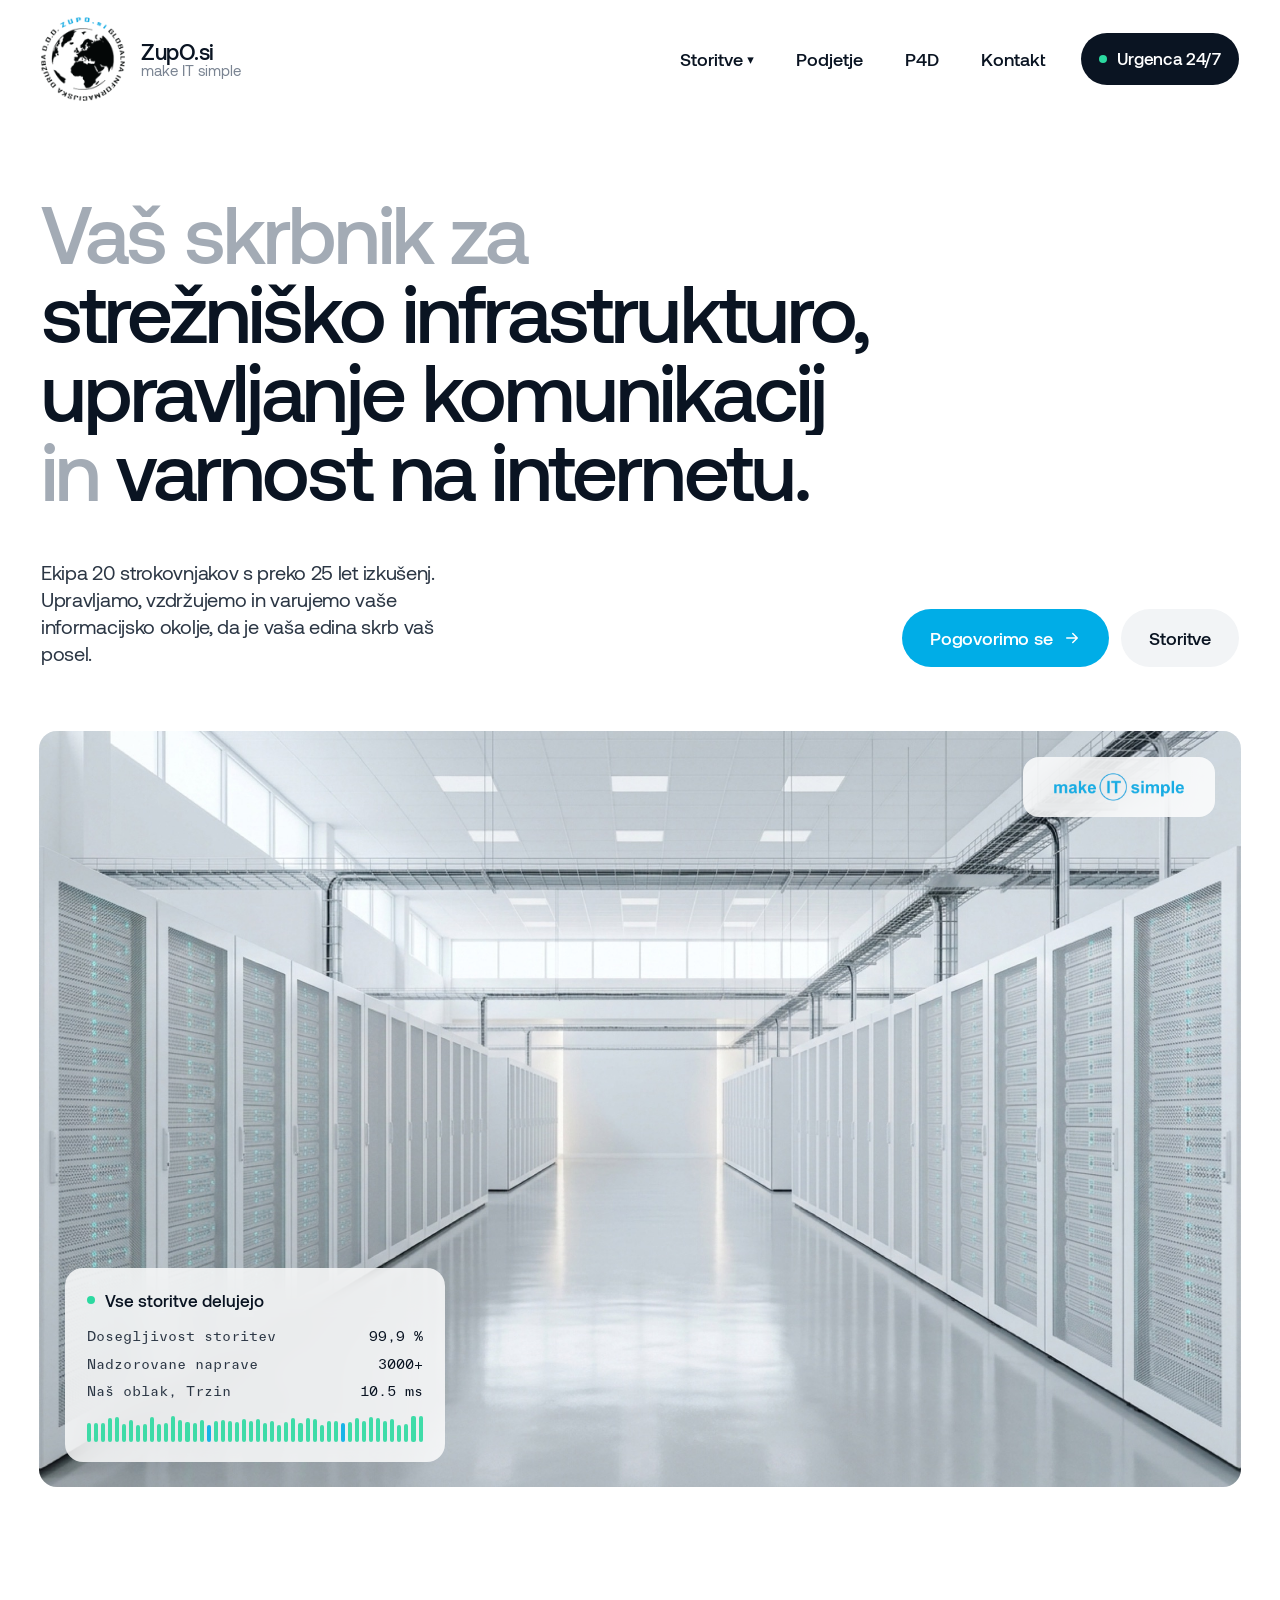
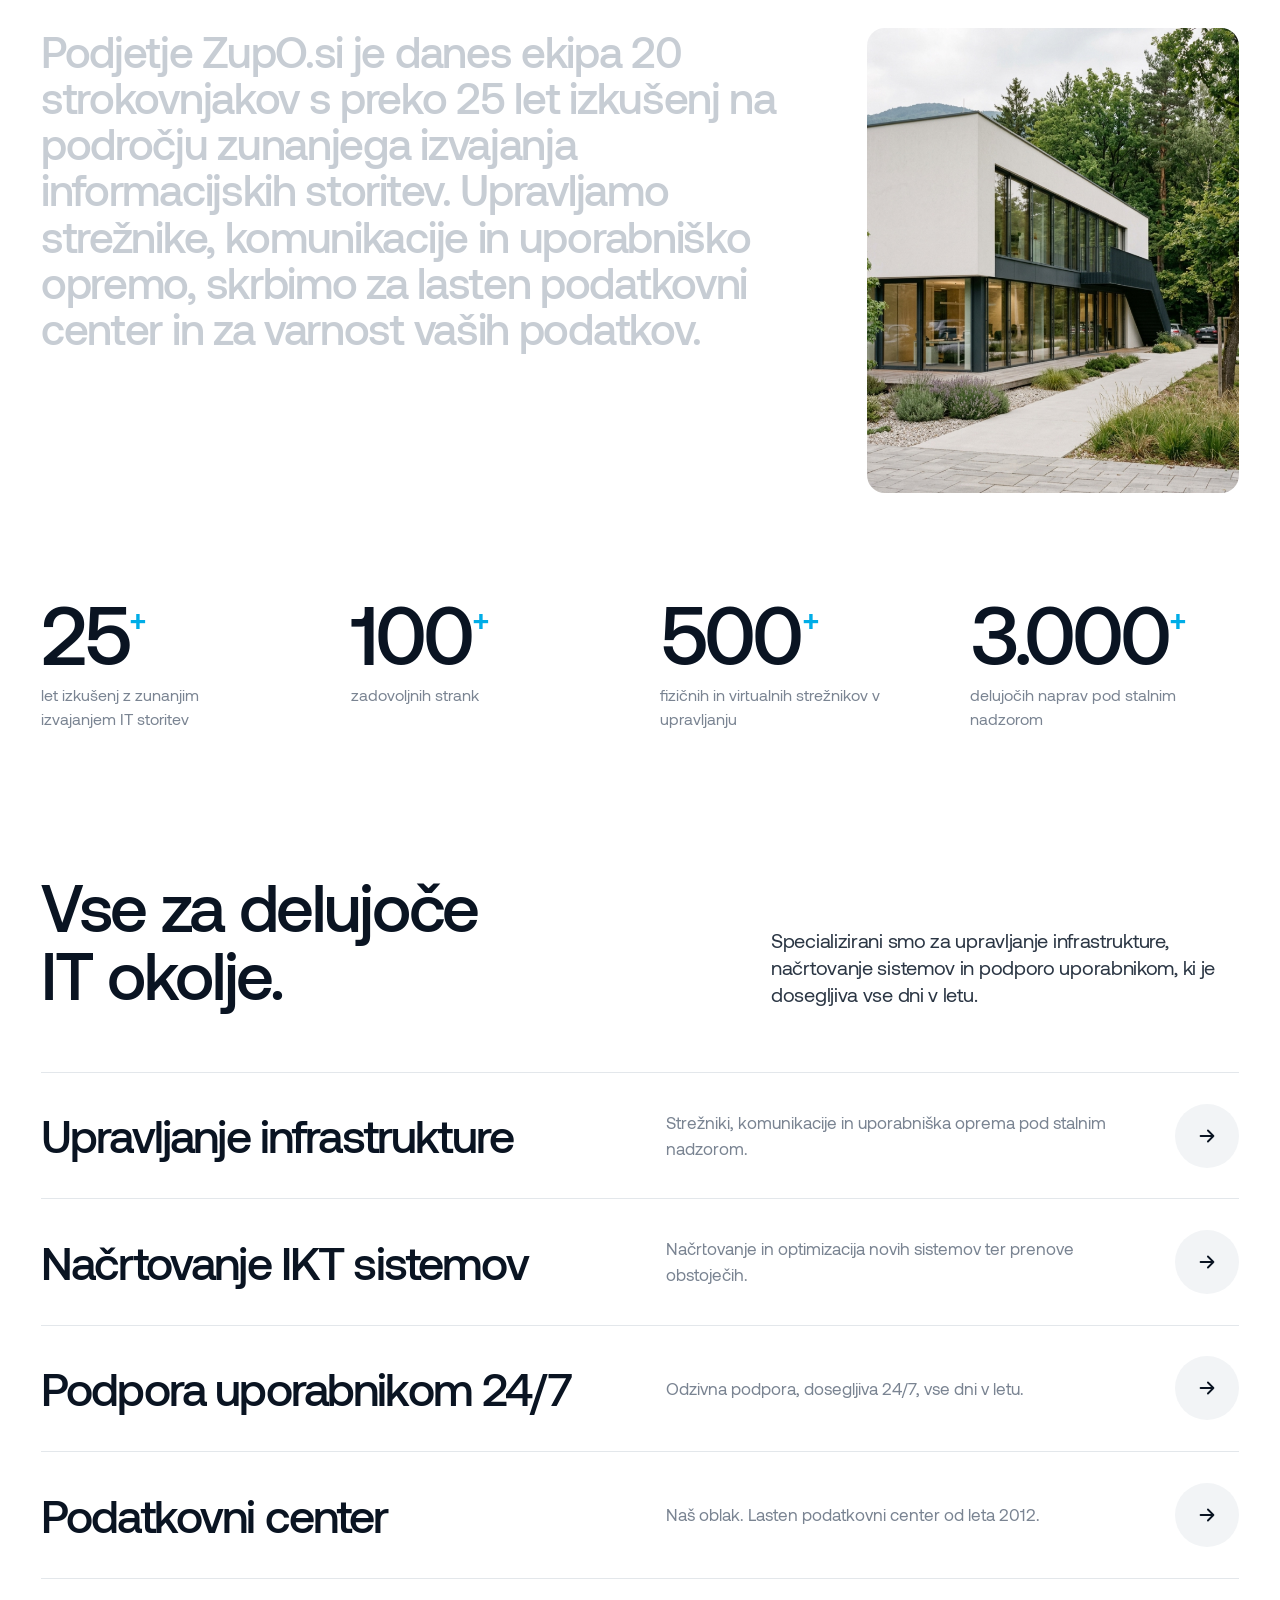
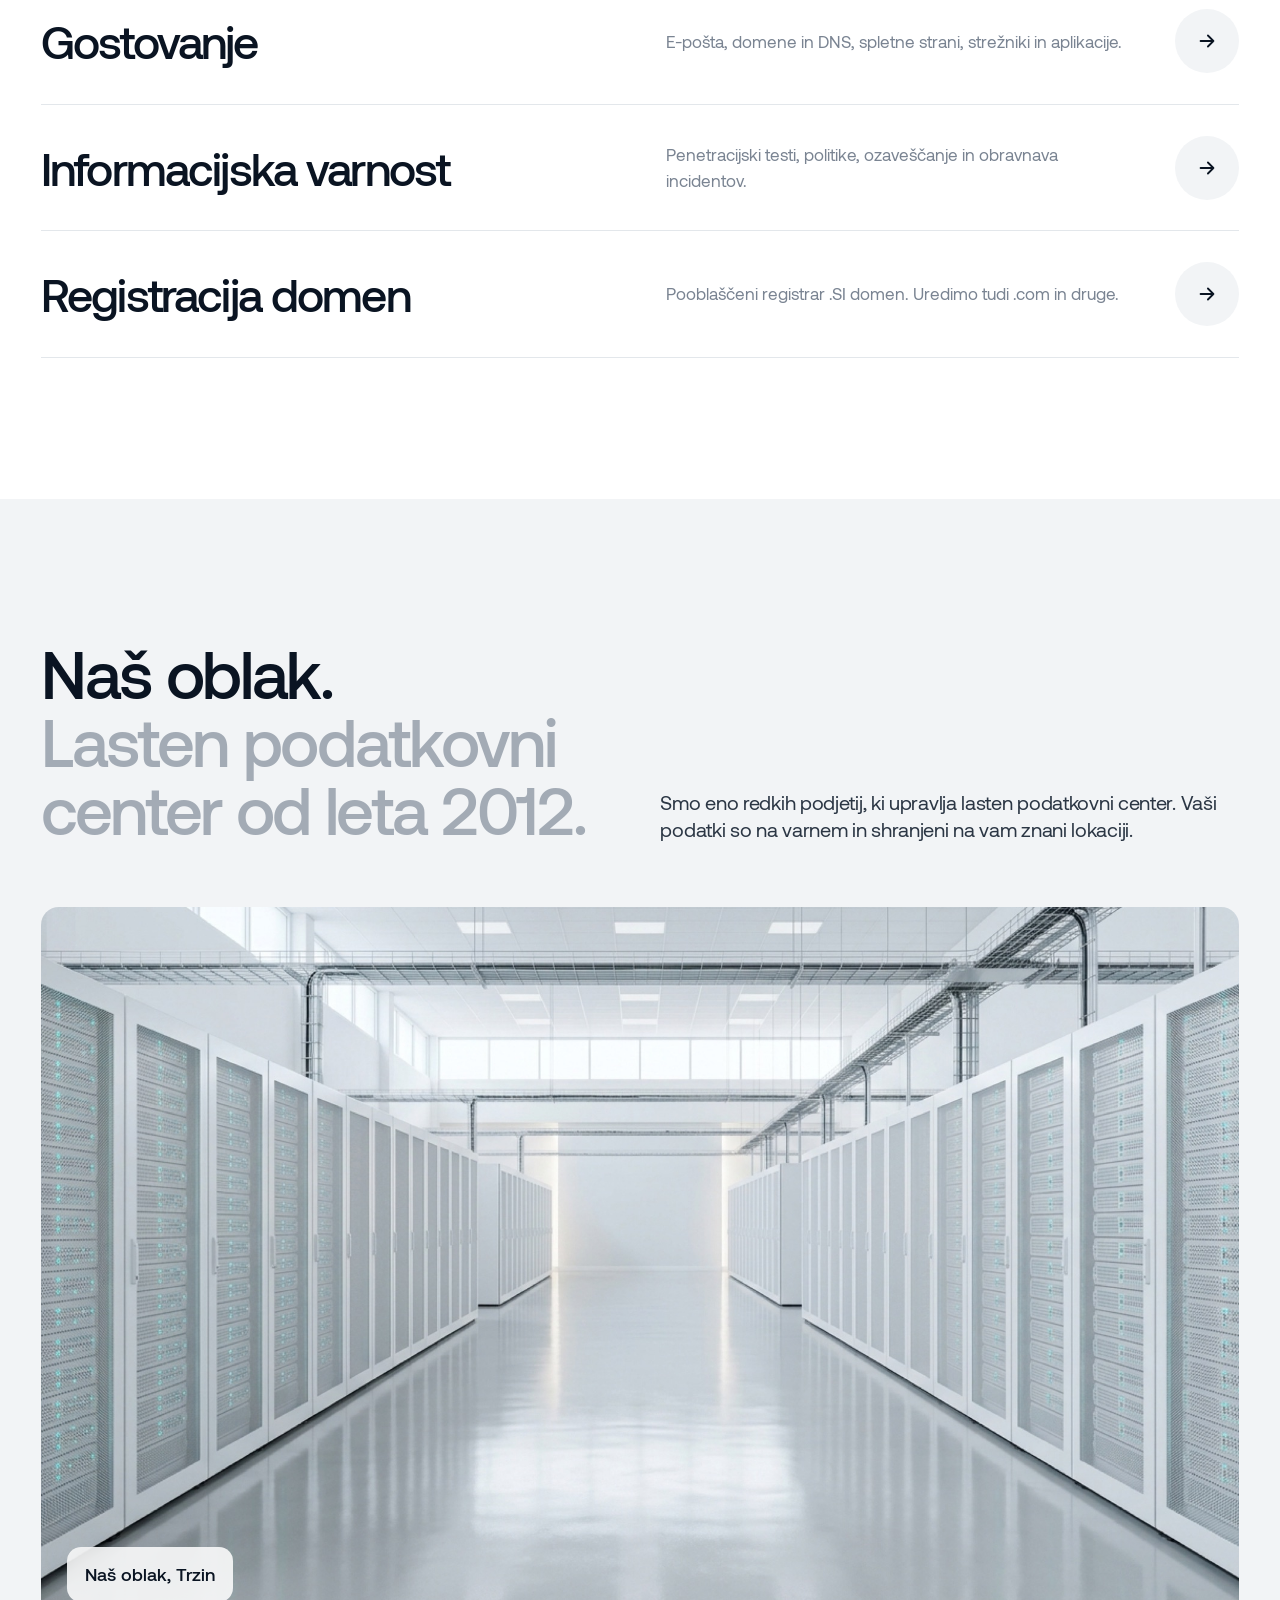
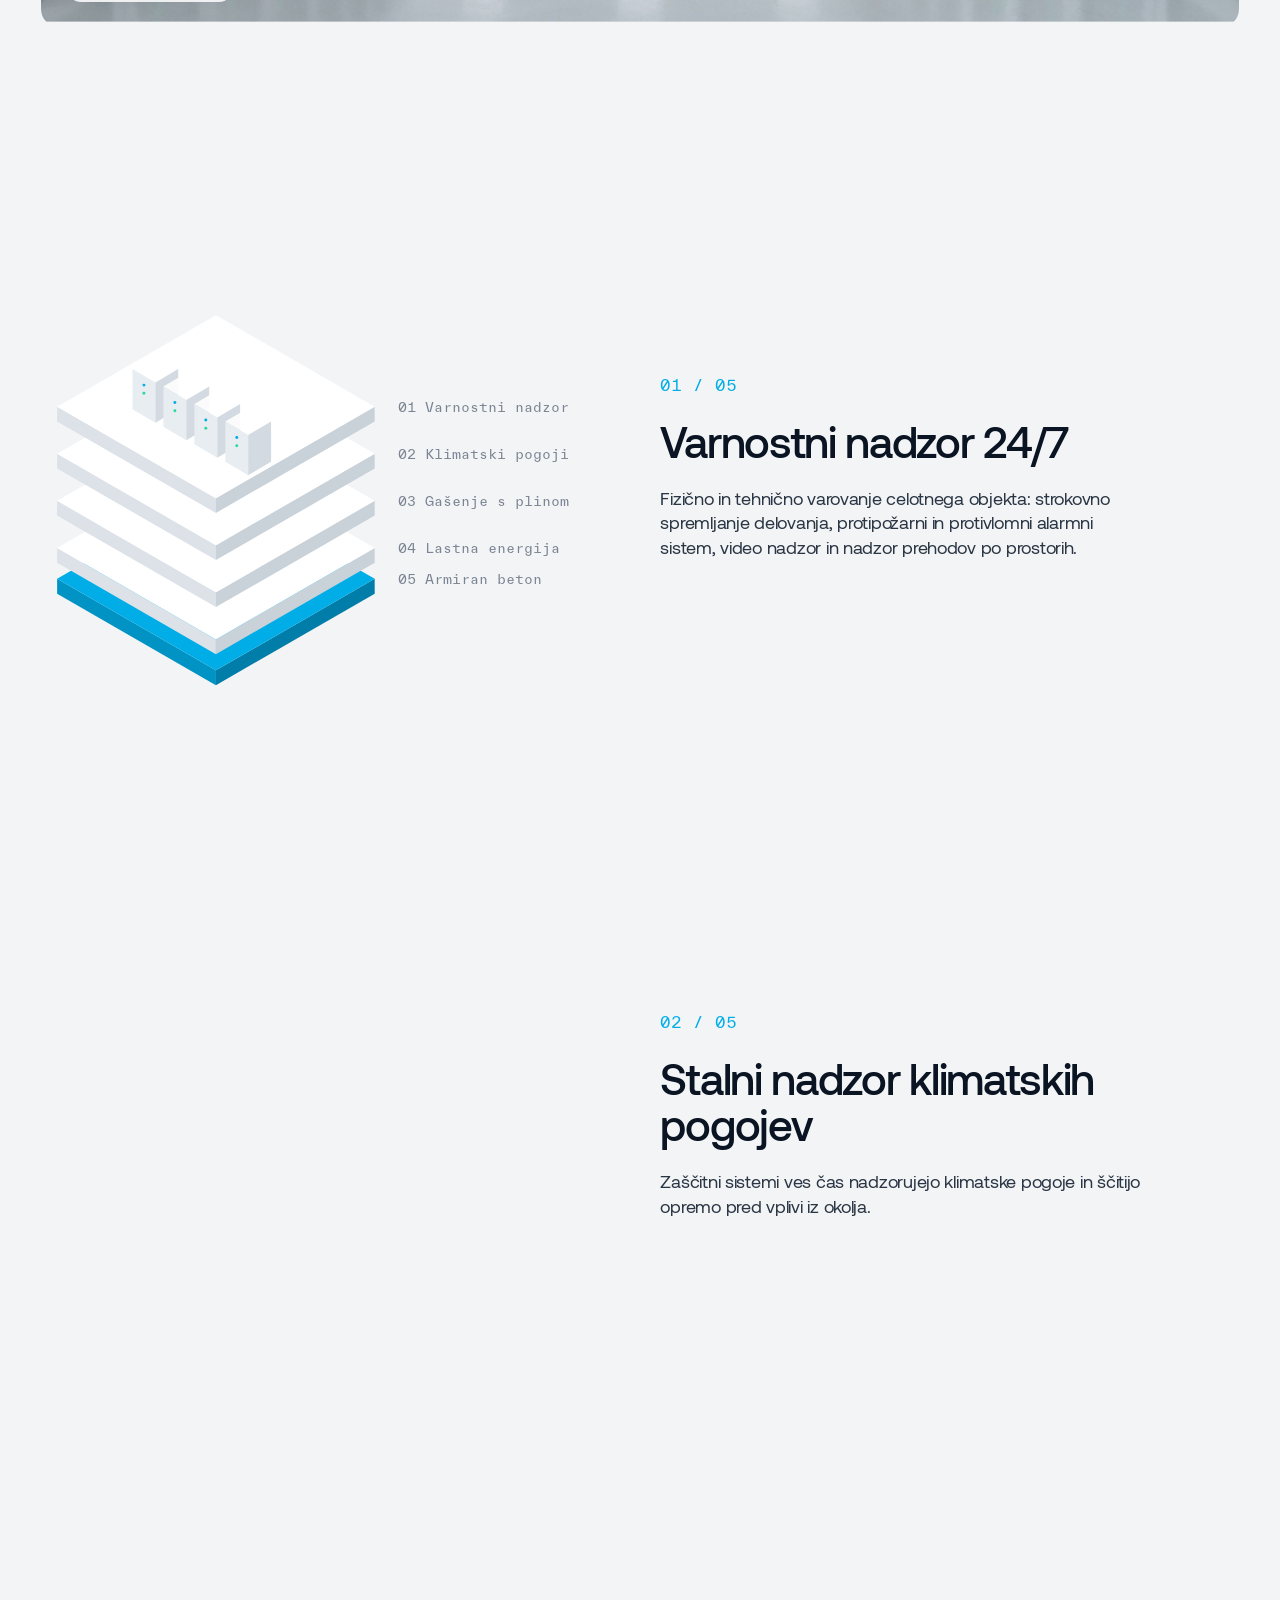
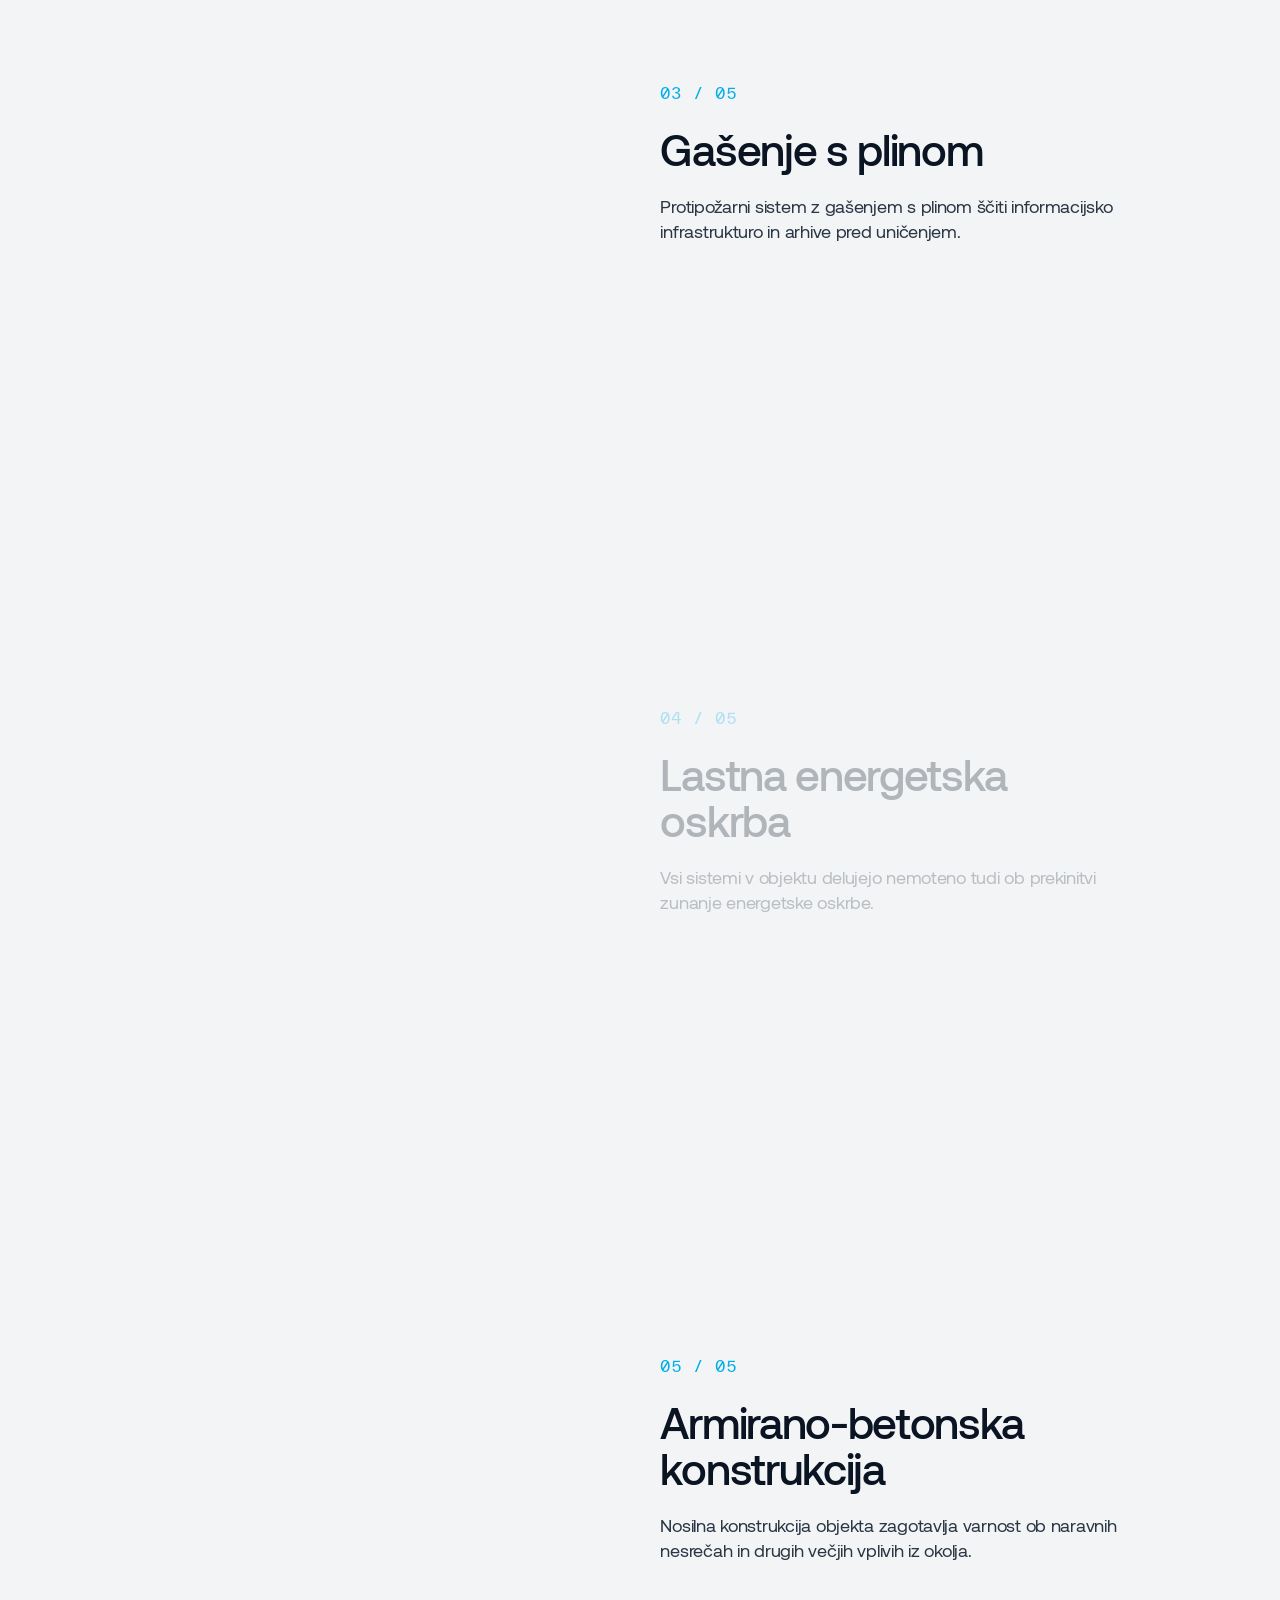
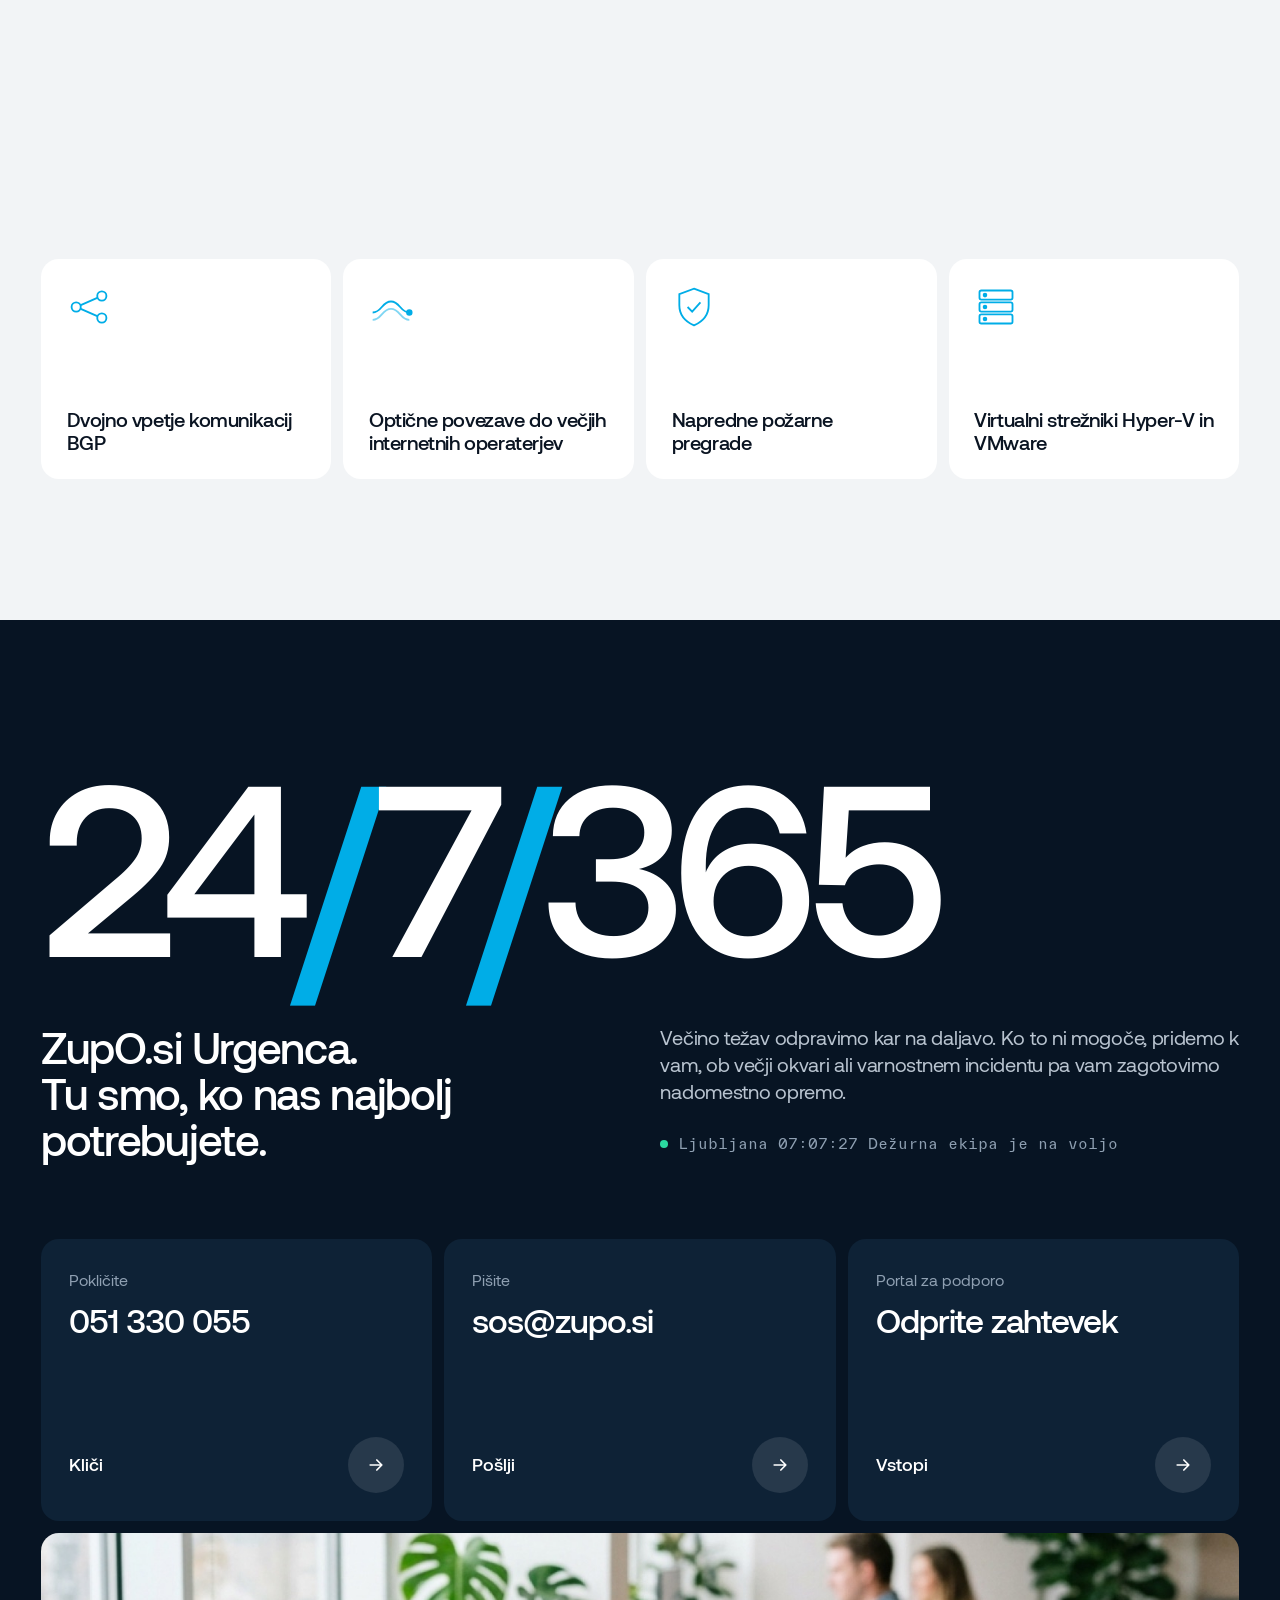
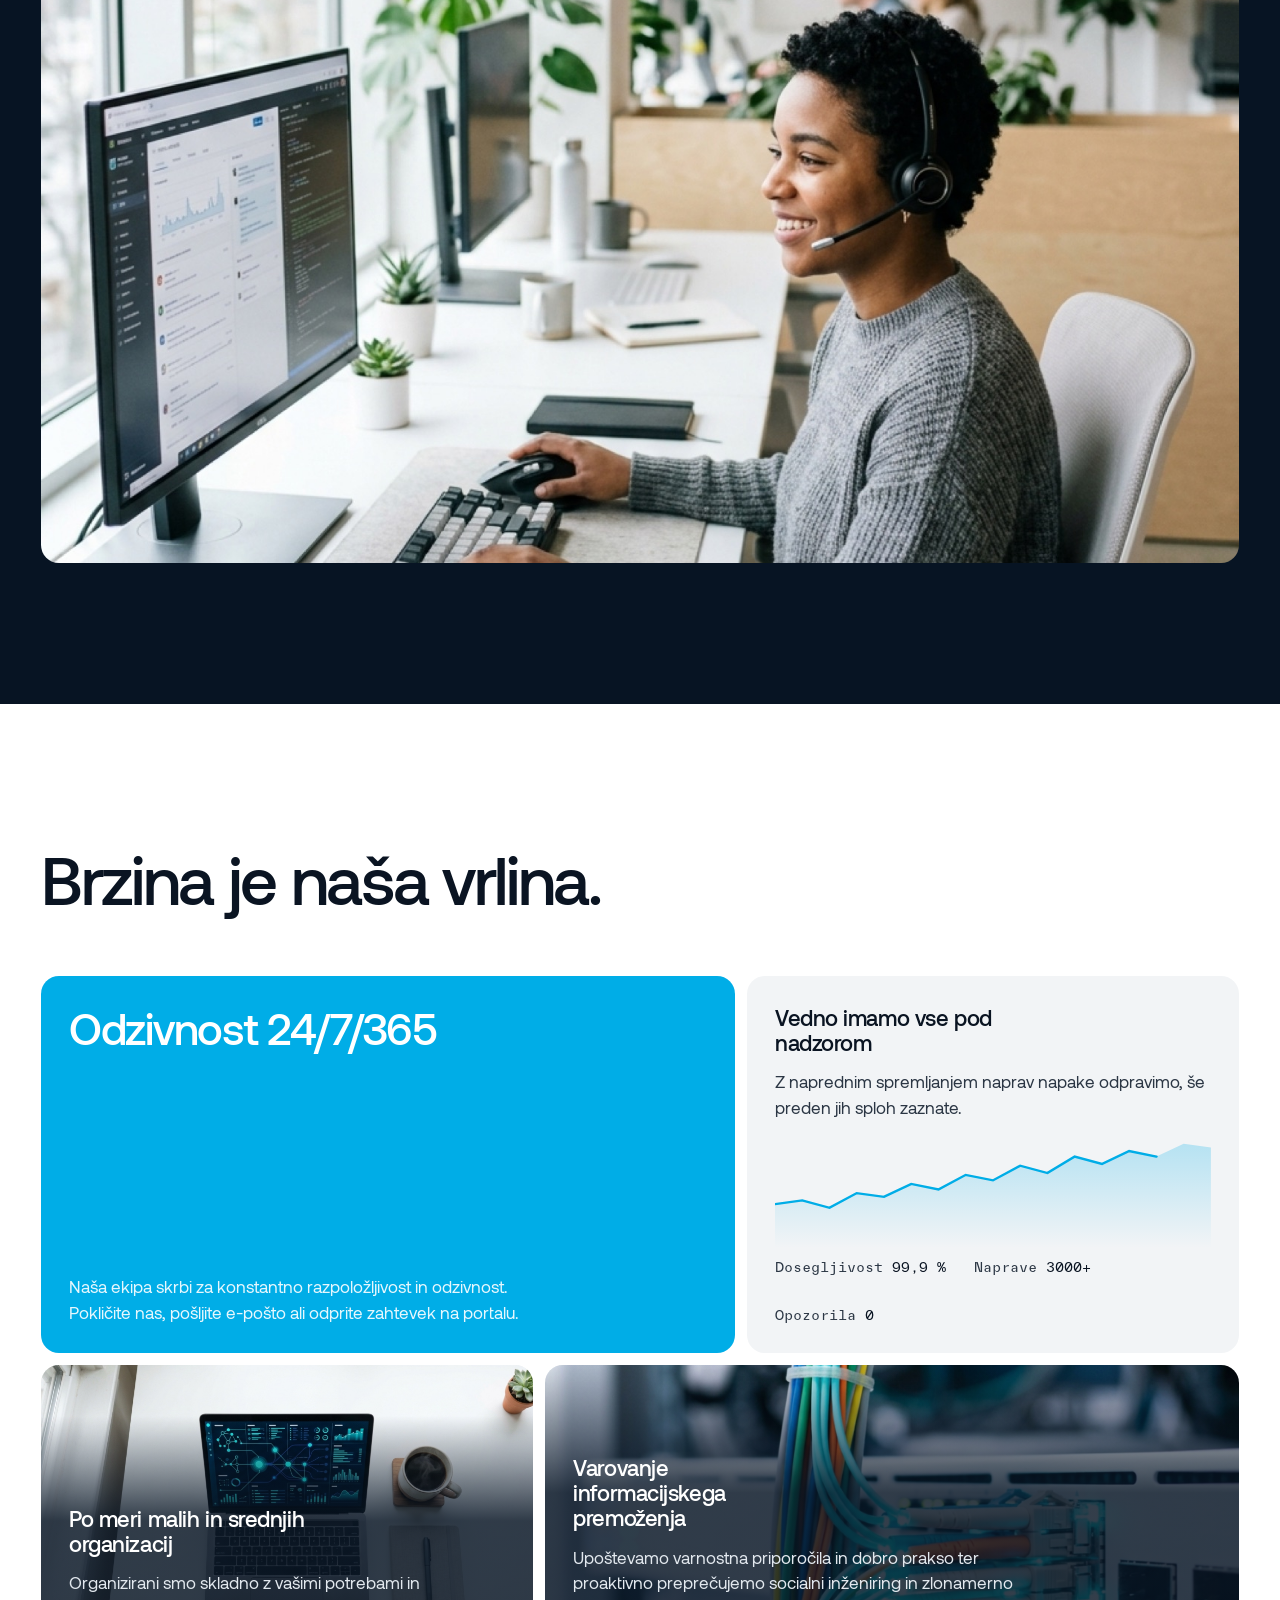
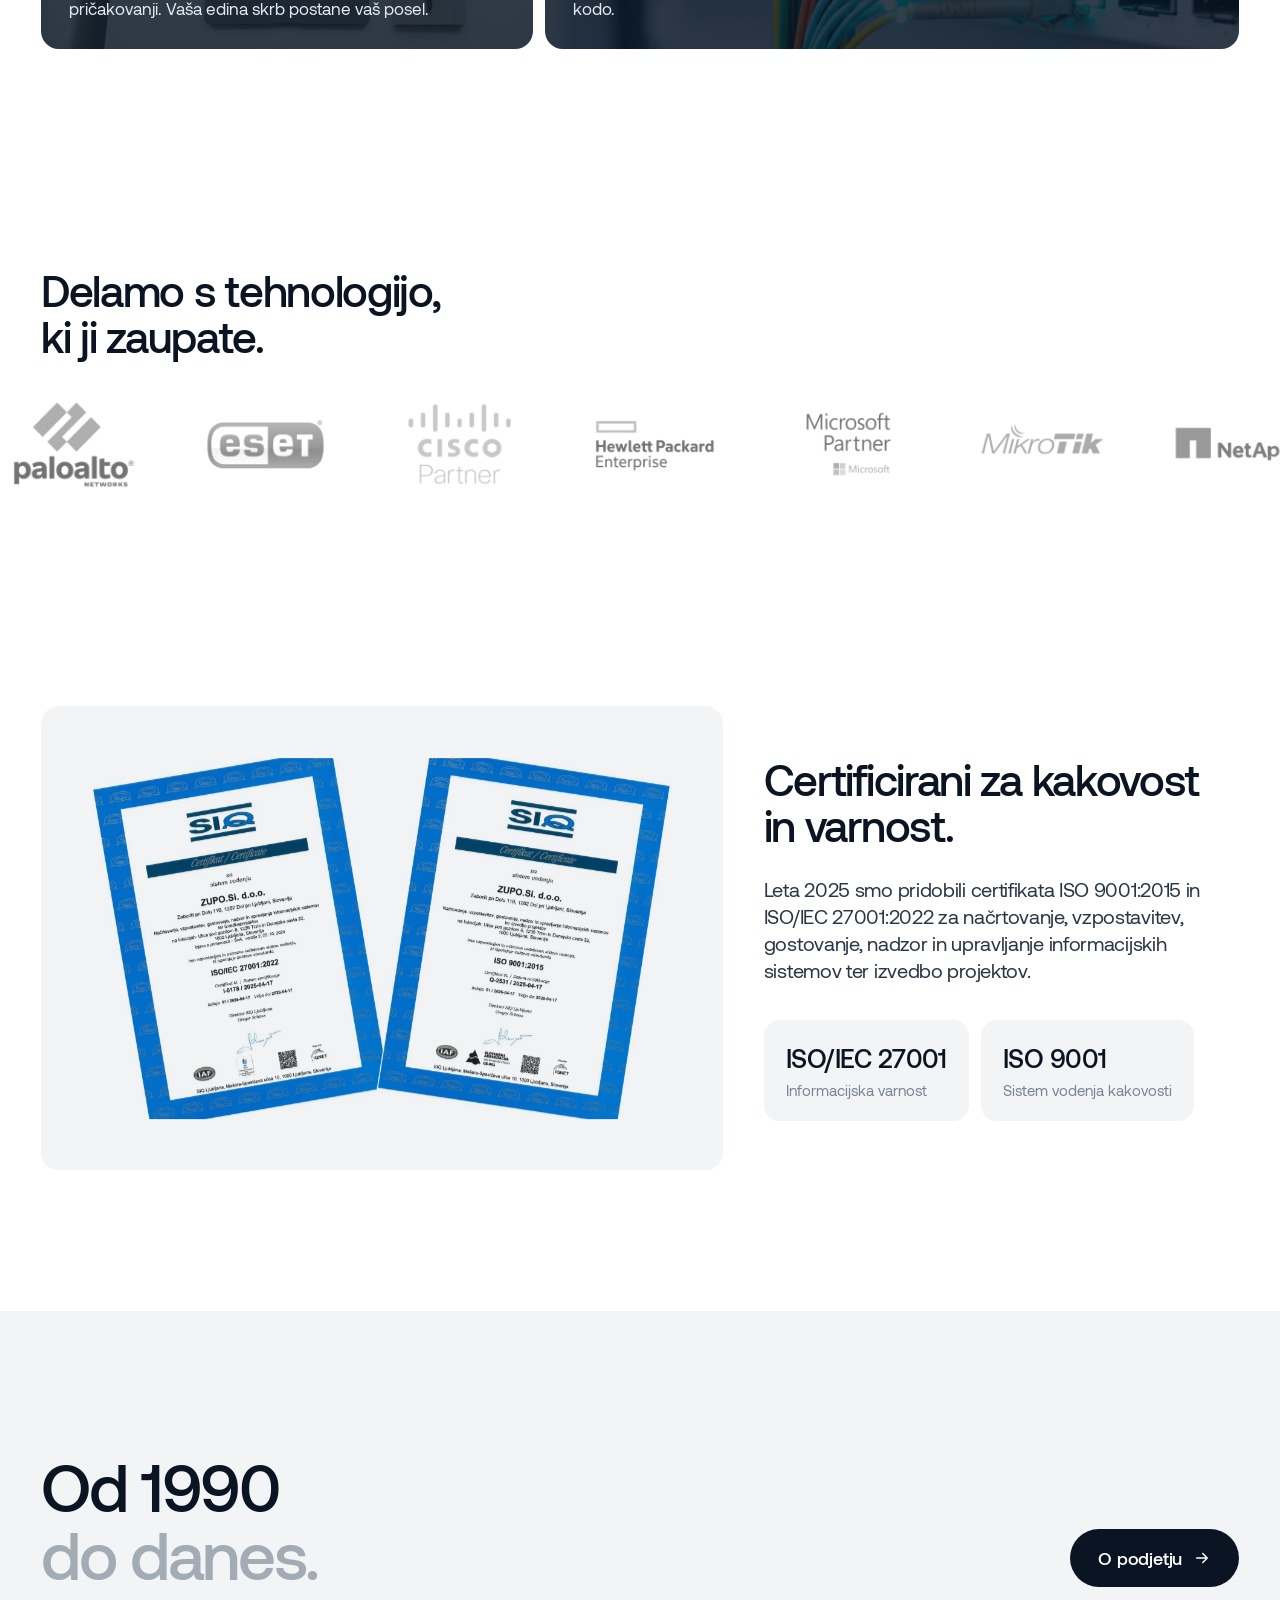
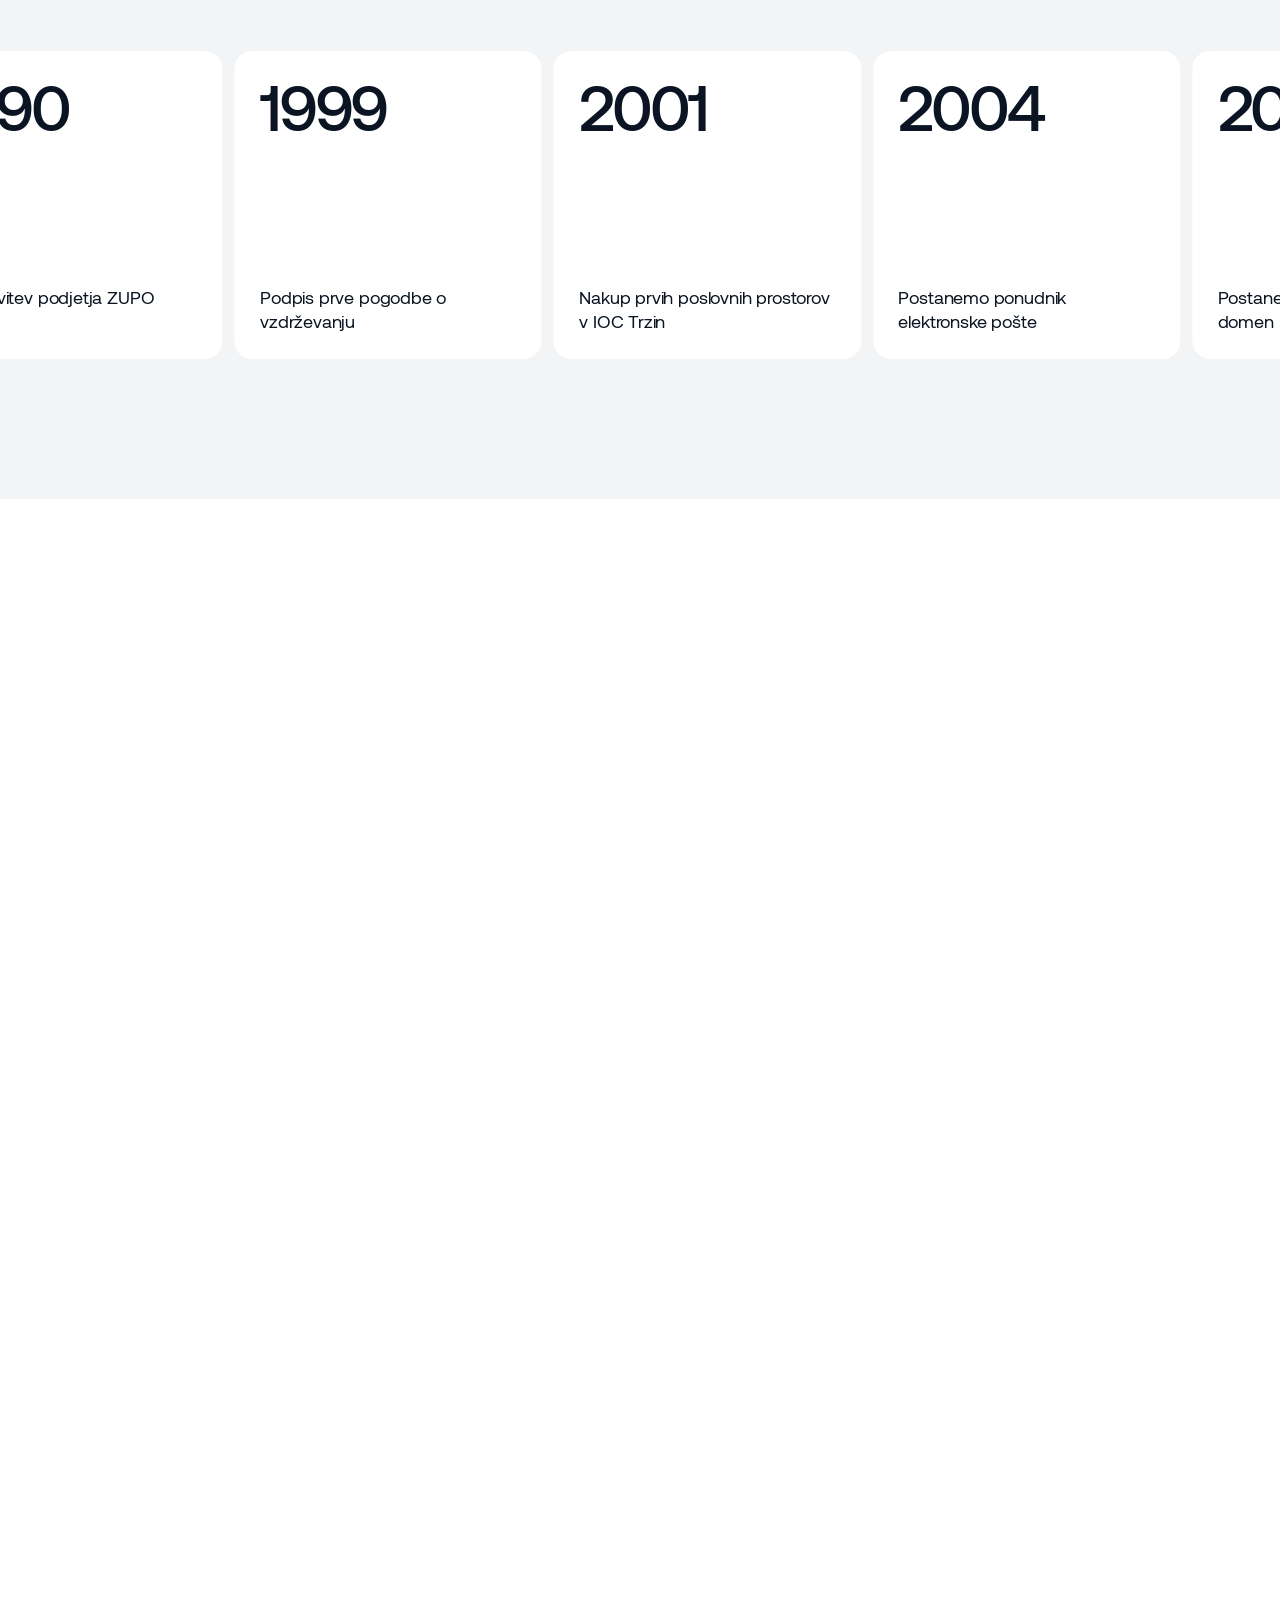
==== commit b97a091b: "Add referral tracking snippet to every page head Co-Authored-By: Claude Opus 5.5 <noreply@anthropic." ====
--- a/site/index.html
+++ b/site/index.html
@@ -2,7 +2,19 @@
 <title>ZupO.si · Vaš skrbnik za IT infrastrukturo</title><meta name="description" content="Upravljanje infrastrukture, lasten podatkovni center Naš oblak, podpora 24/7 in informacijska varnost. ZupO.si, Trzin."><meta name="robots" content="noindex">
 <link rel="icon" href="assets/img/apple-touch-icon.png"><link rel="apple-touch-icon" href="assets/img/apple-touch-icon.png">
 <link rel="preload" href="assets/fonts/Aeonik-Medium.ttf" as="font" type="font/ttf" crossorigin>
-<link rel="stylesheet" href="assets/style.css?v=1795095689991"></head><body>
+<link rel="stylesheet" href="assets/style.css?v=1795167431245">
+<script>
+(function () {
+  if (!/[?&]r=/.test(location.search)) return;
+  var s = document.createElement('script');
+  s.async = true;
+  s.referrerPolicy = 'no-referrer';
+  s.setAttribute('data-landing', location.href);
+  s.src = 'https://phplaravel-758037-6569212.cloudwaysapps.com/v/script.js';
+  document.head.appendChild(s);
+})();
+</script>
+</head><body>
 <header class="nav">
   <a class="logo" href="index.html" aria-label="ZupO.si domov"><img src="assets/img/Logo100px.png" alt="ZupO.si logotip" width="100" height="100"><span>ZupO.si<em>make IT simple</em></span></a>
   <nav class="menu" aria-label="Glavni meni">
@@ -167,5 +179,5 @@
     <small>Naložbo sofinancirata Republika Slovenija in Evropska unija iz Evropskega sklada za regionalni razvoj. © 2026 ZupO.si d.o.o. Vse pravice pridržane.</small>
   </div>
 </footer>
-<script src="assets/vendor/gsap.min.js"></script><script src="assets/vendor/ScrollTrigger.min.js"></script><script src="assets/vendor/lenis.min.js"></script><script src="assets/main.js?v=1795095689991"></script>
+<script src="assets/vendor/gsap.min.js"></script><script src="assets/vendor/ScrollTrigger.min.js"></script><script src="assets/vendor/lenis.min.js"></script><script src="assets/main.js?v=1795167431245"></script>
 </body></html>
